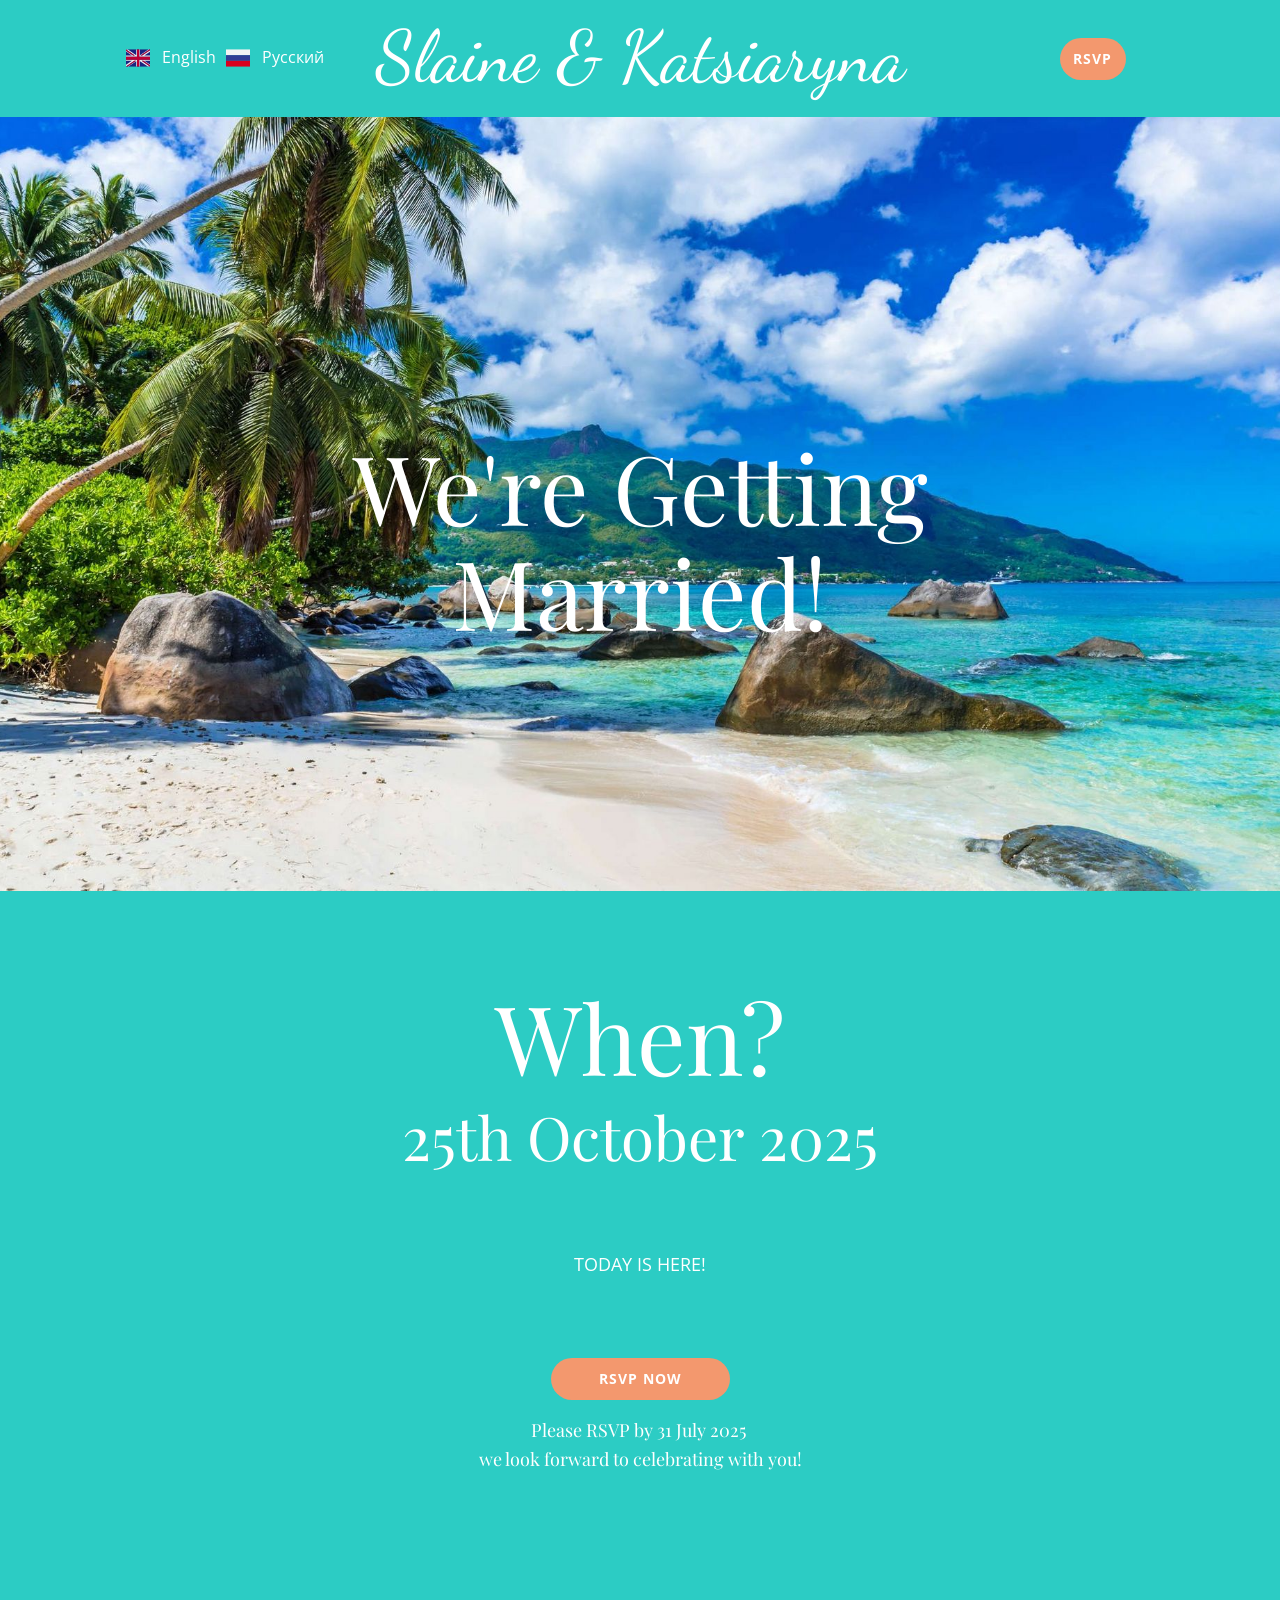
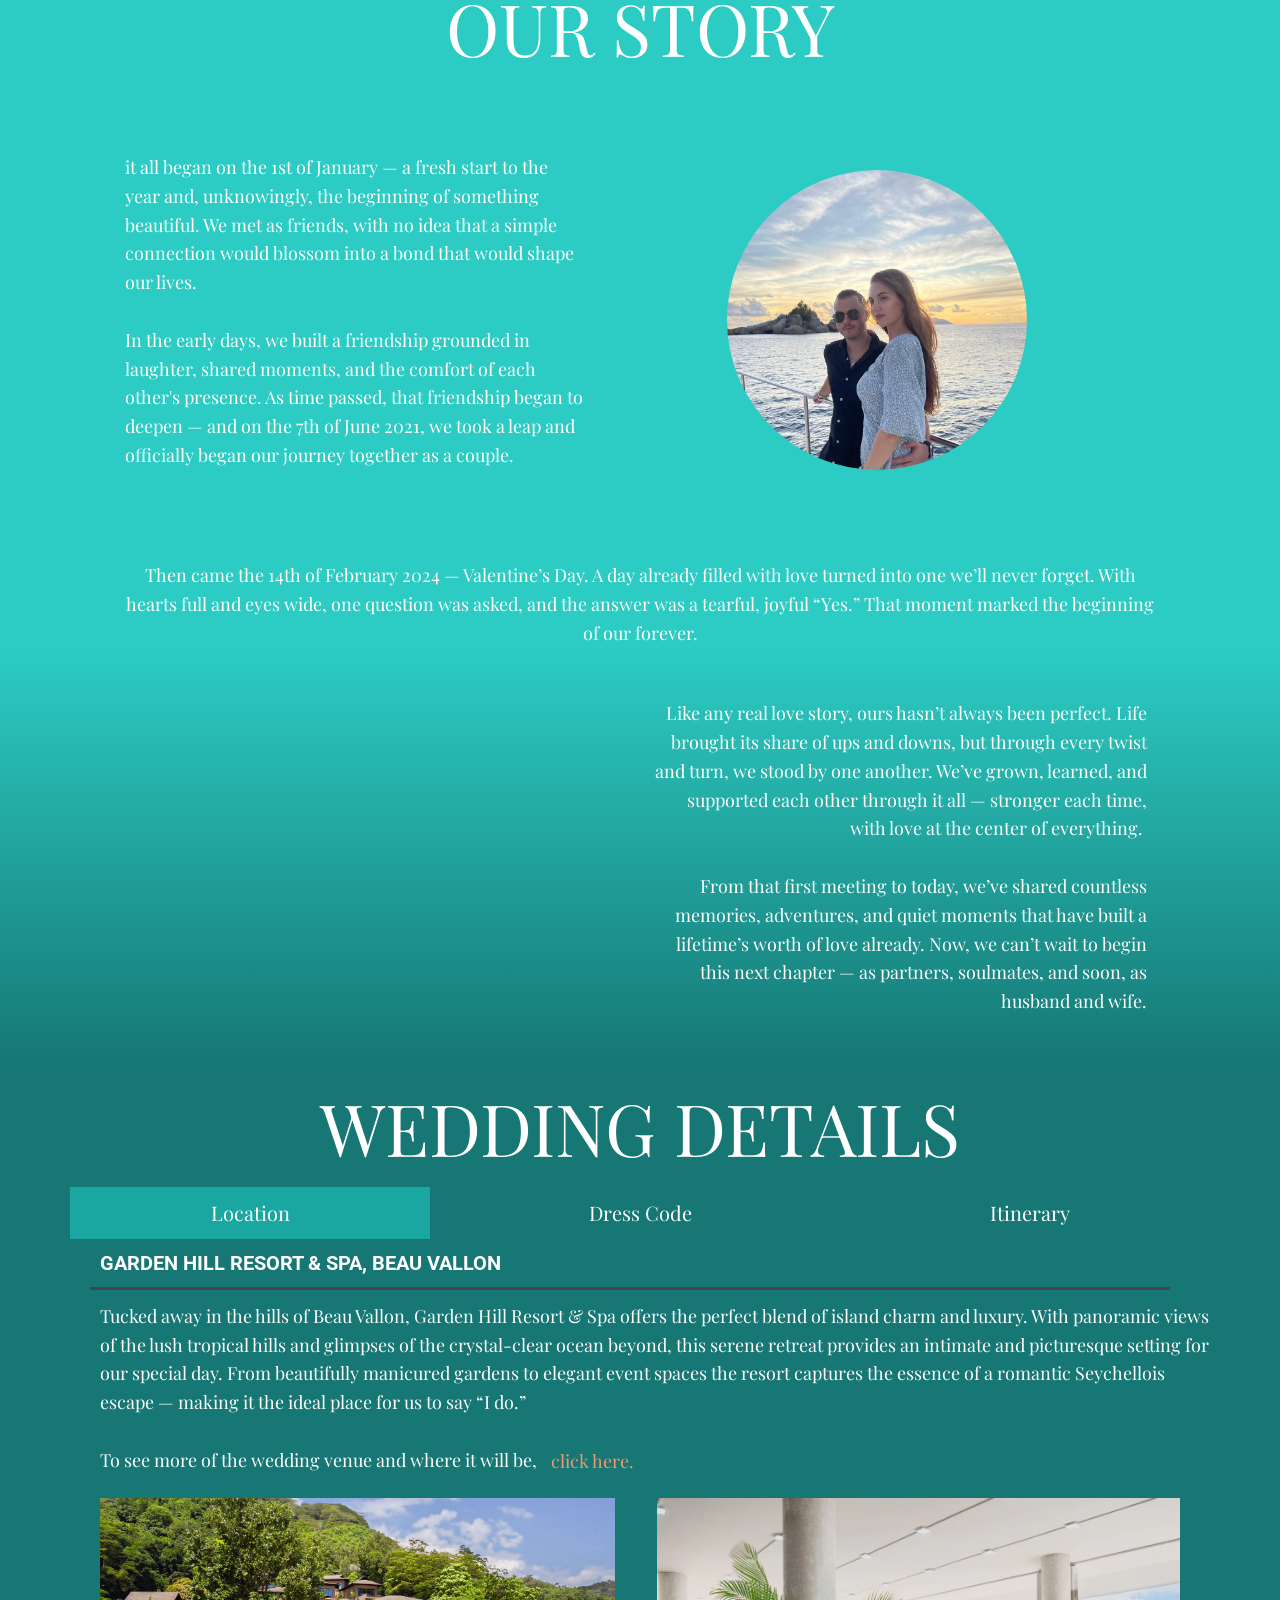
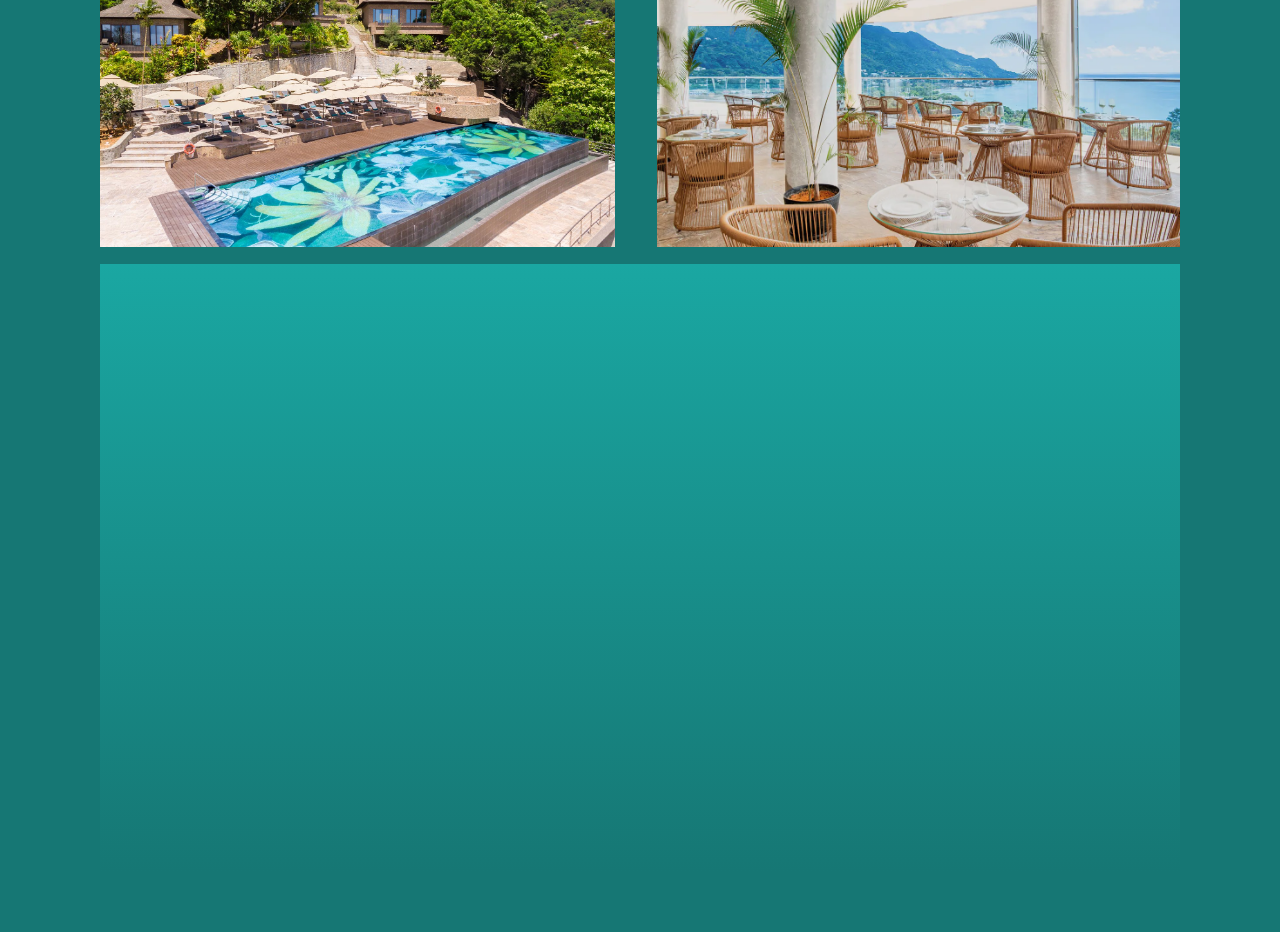
==== index.html @ f1f34ba7 ".." ====
<!DOCTYPE html>
<html style="font-size: 16px;" lang="en"><head>
    <meta name="viewport" content="width=device-width, initial-scale=1.0">
    <meta charset="utf-8">
    <meta name="keywords" content="Slaine &amp;amp; Katsiaryna​, We&amp;apos;re Getting Married!, When?, 25th October 2025, OUR STORY">
    <meta name="description" content="Slaine &amp; Katsiaryna are inviting you to our wedding! 25th October 2025!!">
    <title>home</title>
    <link rel="stylesheet" href="nicepage.css" media="screen">
<link rel="stylesheet" href="home.css" media="screen">
    <script class="u-script" type="text/javascript" src="jquery.js" defer=""></script>
    <script class="u-script" type="text/javascript" src="nicepage.js" defer=""></script>
    <meta name="generator" content="SlaineHillier">
    <link rel="icon" href="images/WhatsAppImage2025-06-17at22.52.05_2400e79b.jpg">
    <link id="u-theme-google-font" rel="stylesheet" href="https://fonts.googleapis.com/css?family=Roboto:100,100i,300,300i,400,400i,500,500i,700,700i,900,900i|Open+Sans:300,300i,400,400i,500,500i,600,600i,700,700i,800,800i">
    <link id="u-page-google-font" rel="stylesheet" href="https://fonts.googleapis.com/css?family=Playfair+Display:400,400i,500,500i,600,600i,700,700i,800,800i,900,900i|Dancing+Script:400,500,600,700">
    
    
    
    
    
    
    
    
    <script type="application/ld+json">{
		"@context": "http://schema.org",
		"@type": "Organization",
		"name": "slaineAndKat"
}</script>
    <meta name="theme-color" content="#f3986e">
    <meta property="og:title" content="home">
    <meta property="og:description" content="Slaine &amp; Katsiaryna are inviting you to our wedding! 25th October 2025!!">
    <meta property="og:type" content="website">
  <meta data-intl-tel-input-cdn-path="intlTelInput/"></head>
  <body data-home-page="home.html" data-home-page-title="home" data-path-to-root="./" data-include-products="false" class="u-body u-overlap u-xl-mode" data-lang="en"><header class="u-header u-palette-4-base u-sticky u-sticky-c829 u-header" id="sec-a82b" data-animation-name="" data-animation-duration="0" data-animation-delay="0" data-animation-direction=""><style class="u-sticky-style" data-style-id="c829">.u-sticky-fixed.u-sticky-c829, .u-body.u-sticky-fixed .u-sticky-c829 {
box-shadow: 5px 5px 20px 0 rgba(0,0,0,0.4) !important
}.u-sticky-fixed.u-sticky-c829:before, .u-body.u-sticky-fixed .u-sticky-c829:before {
borders: top right bottom left !important; border-color: #2cccc4 !important; border-width: 2px !important
}</style><div class="u-clearfix u-sheet u-sheet-1">
        <h1 class="u-align-left u-custom-font u-text u-text-body-alt-color u-text-default u-text-1" data-lang-en="<a class=&quot;u-active-none u-border-none u-btn u-button-link u-button-style u-hover-none u-none u-text-body-alt-color u-block-control u-btn-1&quot; data-href=&quot;39707619&quot; style=&quot;background-image: none; padding-top: 0px; padding-bottom: 0px; padding-left: 0px; padding-right: 0px&quot; data-block=&quot;2&quot; data-block-type=&quot;Button,TextButton&quot;>Slaine &amp;amp; Katsiaryna​</a>" data-lang-ru="Slaine &amp;amp; Katsiaryna​">
          <a class="u-active-none u-border-none u-btn u-button-link u-button-style u-hover-none u-none u-text-body-alt-color u-btn-1" data-href="home.html">Slaine &amp; Katsiaryna </a>
        </h1>
        <div class="u-language u-language-content-icon-text u-language-layout-icons u-spacing-10 u-language-1">
          <a class="u-language-top-url u-language-url u-text-body-alt-color" data-lang-text="English" href="./home.html" data-language="en"><span class="u-icon u-language-en u-language-icon u-icon-1"><svg xmlns="http://www.w3.org/2000/svg" xmlns:xlink="http://www.w3.org/1999/xlink" version="1.1" xml:space="preserve" class="u-svg-content" viewBox="0 0 112 112" x="0px" y="0px" style="width: 1em; height: 1em;"><rect y="16" fill="#19237F" width="112" height="80"></rect><path fill="#EDEDED" d="M47.8,16h3.5v33.7H0v-4.8h27.5L0,25.9v-3.8l33.2,22.8h7.7L0,16.8V16h8.8l39,26.9V16z M75,44.9h-7.7L109.4,16
	h-5.1L65.1,42.9V16h-3.4v33.7H112v-4.8H85.4L112,26.6v-7L75,44.9z M61.7,96h3.4V70.7l37,25.3h9.9v-0.8L73.2,68.7H81l31,21.2v-3.1
	L85.4,68.7H112v-4.8H61.7V96z M0,68.7h27.5L0,87.7v7.8l39.1-26.8h7.8L7.1,96H11l36.8-25.3V96h3.5V63.9H0V68.7z"></path><path fill="#BD0034" d="M112,16v3.6L75,44.9h-7.7L109.4,16H112z M73.2,68.7L112,95.2v-5.3L81,68.7H73.2z M40.9,44.9L0,16.8v5.3
	l33.2,22.8C33.2,44.9,40.9,44.9,40.9,44.9z M39.1,68.7L0,95.5V96h7.1l39.8-27.3H39.1z M61.7,16H51.3v33.7H0v14.2h51.3V96h10.4V63.9
	H112V49.7H61.7V16z"></path></svg></span>
          </a>
          <a class="u-language-top-url u-language-url u-text-body-alt-color" data-lang-text="Русский" href="./ru/home.html" data-language="ru"><span class="u-icon u-language-icon u-language-ru u-icon-2"><svg xmlns="http://www.w3.org/2000/svg" xmlns:xlink="http://www.w3.org/1999/xlink" version="1.1" xml:space="preserve" class="u-svg-content" viewBox="0 0 112 112" x="0px" y="0px" style="width: 1em; height: 1em;"><rect y="16" fill="#F4F4F4" width="112" height="26.7"></rect><rect y="42.7" fill="#323E95" width="112" height="26.7"></rect><rect y="69.3" fill="#D8001E" width="112" height="26.7"></rect></svg></span>
          </a>
        </div>
        <a href="mailto:slaine.katsiaryna@gmail.com?subject=Wedding%20RSVP" class="u-btn u-btn-round u-button-style u-hover-palette-1-light-1 u-palette-1-base u-radius u-btn-2" data-lang-en="{&quot;content&quot;:&quot;RSVP&quot;,&quot;href&quot;:&quot;mailto:slaine.katsiaryna@gmail.com?subject=Wedding%20RSVP&quot;}" data-lang-ru="{&quot;content&quot;:&quot;​Подтвердить&quot;,&quot;href&quot;:&quot;mailto:slainehillier@hotmail.co.uk?subject=Wedding%20RSVP&quot;}">RSVP</a>
      </div></header>
    <section class="u-clearfix u-image u-section-1" id="sec-0681" data-image-width="2157" data-image-height="1440">
      <div class="u-clearfix u-sheet u-valign-middle u-sheet-1">
        <div class="u-align-center u-container-style u-group u-opacity u-opacity-0 u-palette-4-base u-radius u-shape-round u-group-1">
          <div class="u-container-layout u-container-layout-1">
            <h1 class="u-custom-font u-font-playfair-display u-text u-text-default u-text-1">We're Getting Married!</h1>
          </div>
        </div>
      </div>
    </section>
    <section class="u-clearfix u-palette-4-base u-section-2" id="sec-7e87">
      <div class="u-clearfix u-sheet u-sheet-1">
        <h2 class="u-custom-font u-font-playfair-display u-text u-text-default u-text-1">When?</h2>
        <h2 class="u-custom-font u-font-playfair-display u-text u-text-default u-text-2">25th October 2025</h2>
        <div class="u-countdown u-hidden-sm u-hidden-xs u-countdown-1" data-timer-id="a8a6" data-type="to-date" data-target-date="Fri, 24 Oct 2025 22:02:51 GMT" data-for="everyone" data-direction="down" data-after-count="message" data-time-left="750m" data-target-number="100" data-start-time="Fri Apr 18 2025 13:55:35 GMT+0400 (Arabian Standard Time)" data-frequency="1s" data-redirect-url="https://">
          <div class="u-countdown-wrapper u-spacing-20">
            <div class="u-countdown-item u-countdown-years u-hidden u-spacing-10">
              <div class="u-countdown-counter u-custom-font u-font-playfair-display u-countdown-counter-1"><div class="u-countdown-number">0</div><div class="u-countdown-number u-hidden">0</div></div>
              <div class="u-countdown-label u-countdown-label-1">Years</div>
            </div>
            <div class="u-countdown-separator u-custom-font u-font-playfair-display u-hidden u-countdown-separator-1">:</div>
            <div class="u-countdown-days u-countdown-item u-spacing-10">
              <div class="u-countdown-counter u-custom-font u-font-playfair-display u-countdown-counter-2"><div class="u-countdown-number">1</div><div class="u-countdown-number">8</div><div class="u-countdown-number">9</div></div>
              <div class="u-countdown-label u-countdown-label-2">Days</div>
            </div>
            <div class="u-countdown-separator u-custom-font u-font-playfair-display u-countdown-separator-2">:</div>
            <div class="u-countdown-hours u-countdown-item u-spacing-10">
              <div class="u-countdown-counter u-custom-font u-font-playfair-display u-countdown-counter-3"><div class="u-countdown-number">1</div><div class="u-countdown-number">2</div></div>
              <div class="u-countdown-label u-countdown-label-3">Hours</div>
            </div>
            <div class="u-countdown-separator u-custom-font u-font-playfair-display u-countdown-separator-3">:</div>
            <div class="u-countdown-item u-countdown-minutes u-spacing-10">
              <div class="u-countdown-counter u-custom-font u-font-playfair-display u-countdown-counter-4"><div class="u-countdown-number">2</div><div class="u-countdown-number">9</div></div>
              <div class="u-countdown-label u-countdown-label-4">Minutes</div>
            </div>
            <div class="u-countdown-separator u-custom-font u-font-playfair-display u-countdown-separator-4">:</div>
            <div class="u-countdown-item u-countdown-seconds u-spacing-10">
              <div class="u-countdown-counter u-custom-font u-font-playfair-display u-countdown-counter-5"><div class="u-countdown-number">4</div><div class="u-countdown-number">1</div></div>
              <div class="u-countdown-label u-countdown-label-5">Seconds</div>
            </div>
            <div class="u-countdown-separator u-custom-font u-font-playfair-display u-hidden u-countdown-separator-5">:</div>
            <div class="u-countdown-item u-countdown-numbers u-hidden u-spacing-10">
              <div class="u-countdown-counter u-custom-font u-font-playfair-display u-countdown-counter-6"><div class="u-countdown-number">0</div><div class="u-countdown-number">0</div></div>
              <div class="u-countdown-label u-countdown-label-6">Items</div>
            </div>
          </div>
          <div class="u-countdown-message u-hidden u-countdown-message-1">
            <p>TODAY IS HERE!</p>
          </div>
        </div>
        <div class="u-countdown u-hidden-lg u-hidden-xl u-countdown-2" data-timer-id="e540" data-type="to-date" data-target-date="Sat, 25 Oct 2025 08:47:35 GMT" data-for="everyone" data-direction="down" data-after-count="message" data-time-left="750m" data-target-number="100" data-start-time="Sat Jun 21 2025 17:16:04 GMT+0400 (Arabian Standard Time)" data-frequency="1s" data-redirect-url="https://">
          <div class="u-countdown-wrapper u-spacing-20">
            <div class="u-countdown-item u-countdown-years u-hidden u-spacing-10">
              <div class="u-countdown-counter u-countdown-counter-7"><div class="u-countdown-number">0</div><div class="u-countdown-number u-hidden">0</div></div>
              <div class="u-countdown-label u-countdown-label-7">Years</div>
            </div>
            <div class="u-countdown-separator u-hidden u-countdown-separator-6">:</div>
            <div class="u-countdown-days u-countdown-item u-spacing-10">
              <div class="u-countdown-counter u-countdown-counter-8"><div class="u-countdown-number">1</div><div class="u-countdown-number">2</div><div class="u-countdown-number">9</div></div>
              <div class="u-countdown-label u-countdown-label-8">Days</div>
            </div>
            <div class="u-countdown-separator u-countdown-separator-7">:</div>
            <div class="u-countdown-hours u-countdown-item u-spacing-10">
              <div class="u-countdown-counter u-countdown-counter-9"><div class="u-countdown-number">1</div><div class="u-countdown-number">2</div></div>
              <div class="u-countdown-label u-countdown-label-9">Hours</div>
            </div>
            <div class="u-countdown-separator u-countdown-separator-8">:</div>
            <div class="u-countdown-item u-countdown-minutes u-spacing-10">
              <div class="u-countdown-counter u-countdown-counter-10"><div class="u-countdown-number">2</div><div class="u-countdown-number">9</div></div>
              <div class="u-countdown-label u-countdown-label-10">Minutes</div>
            </div>
            <div class="u-countdown-separator u-countdown-separator-9">:</div>
            <div class="u-countdown-item u-countdown-seconds u-spacing-10">
              <div class="u-countdown-counter u-countdown-counter-11"><div class="u-countdown-number">4</div><div class="u-countdown-number">3</div></div>
              <div class="u-countdown-label u-countdown-label-11">Seconds</div>
            </div>
            <div class="u-countdown-separator u-hidden u-countdown-separator-10">:</div>
            <div class="u-countdown-item u-countdown-numbers u-hidden u-spacing-10">
              <div class="u-countdown-counter u-countdown-counter-12"><div class="u-countdown-number">0</div><div class="u-countdown-number">0</div></div>
              <div class="u-countdown-label u-countdown-label-12">Items</div>
            </div>
          </div>
          <div class="u-countdown-message u-hidden">
            <p>TODAY IS THE DAY!</p>
          </div>
        </div>
        <a href="mailto:slaine.katsiaryna@gmail.com?subject=Wedding%20RSVP" class="u-btn u-btn-round u-button-style u-hover-palette-1-light-1 u-palette-1-base u-radius u-btn-1">RSVP NOW</a>
        <p class="u-align-center u-custom-font u-font-playfair-display u-text u-text-body-alt-color u-text-default u-text-3"> Please RSVP by 31 July 2025&nbsp;<br>we look forward to celebrating&nbsp;with&nbsp;you!
        </p>
      </div>
    </section>
    <section class="u-clearfix u-palette-4-base u-section-3" id="sec-58bf">
      <div class="u-clearfix u-sheet u-valign-bottom-lg u-valign-bottom-md u-valign-bottom-xl u-sheet-1">
        <h1 class="u-custom-font u-font-playfair-display u-text u-text-body-alt-color u-text-default u-text-1">OUR STORY<br>
        </h1>
        <div class="data-layout-selected u-clearfix u-gutter-0 u-layout-wrap u-layout-wrap-1">
          <div class="u-gutter-0 u-layout">
            <div class="u-layout-row">
              <div class="u-align-center-xs u-container-style u-layout-cell u-size-30 u-layout-cell-1">
                <div class="u-container-layout u-container-layout-1">
                  <p class="u-align-center-lg u-align-center-md u-align-center-sm u-align-center-xl u-text u-text-body-alt-color u-text-default u-text-2">
                    <br>
                  </p>
                  <p class="u-align-left-lg u-align-left-md u-align-left-sm u-align-left-xl u-custom-font u-font-playfair-display u-text u-text-default u-text-3">i​t all began on the 1st of January — a fresh start to the year and, unknowingly, the beginning of something beautiful. We met as friends, with no idea that a simple connection would blossom into a bond that would shape our lives.&nbsp;<br>
                    <br>In the early days, we built a friendship grounded in laughter, shared moments, and the comfort of each other's presence. As time passed, that friendship began to deepen — and on the 7th of June 2021, we took a leap and officially began our journey together as a couple.&nbsp;
                  </p>
                </div>
              </div>
              <div class="u-align-left u-container-style u-layout-cell u-size-30 u-layout-cell-2">
                <div class="u-container-layout u-valign-middle u-container-layout-2">
                  <div alt="" class="u-image u-image-circle u-image-1" src="" data-image-width="1280" data-image-height="960"></div>
                </div>
              </div>
            </div>
          </div>
        </div>
      </div>
    </section>
    <section class="u-clearfix u-palette-4-base u-section-4" id="sec-3a05">
      <div class="u-clearfix u-sheet u-sheet-1">
        <p class="u-align-center u-custom-font u-font-playfair-display u-text u-text-1"> Then came the 14th of February 2024 — Valentine’s Day. A day already filled with love turned into one we’ll never forget. With hearts full and eyes wide, one question was asked, and the answer was a tearful, joyful “Yes.” That moment marked the beginning of our forever.</p>
      </div>
    </section>
    <section class="u-clearfix u-gradient u-section-5" id="carousel_5092">
      <div class="u-clearfix u-sheet u-valign-middle u-sheet-1">
        <div class="data-layout-selected u-clearfix u-gutter-0 u-layout-wrap u-layout-wrap-1">
          <div class="u-gutter-0 u-layout">
            <div class="u-layout-row">
              <div class="u-align-center u-container-style u-layout-cell u-size-30 u-layout-cell-1">
                <div class="u-container-layout u-valign-middle-lg u-valign-middle-md u-valign-middle-xl u-valign-top-sm u-valign-top-xs u-container-layout-1">
                  <div class="custom-expanded u-uploaded-video u-video u-video-1">
                    <div class="embed-responsive">
                      <video class="embed-responsive-item" data-autoplay="1" loop="" muted="1" autoplay="autoplay" playsinline="">
                        <source src="files/2313-Trim.mp4" type="video/mp4">
                        <p>Your browser does not support HTML5 video.</p>
                      </video>
                    </div>
                  </div>
                </div>
              </div>
              <div class="u-align-center-sm u-align-center-xs u-align-right-lg u-align-right-md u-align-right-xl u-container-style u-layout-cell u-size-30 u-layout-cell-2">
                <div class="u-container-layout u-valign-middle u-container-layout-2">
                  <p class="u-custom-font u-font-playfair-display u-text u-text-body-alt-color u-text-default u-text-1"> Like any real love story, ours hasn’t always been perfect. Life brought its share of ups and downs, but through every twist and turn, we stood by one another. We’ve grown, learned, and supported each other through it all — stronger each time, with love at the center of everything.&nbsp;<br>
                    <br>From that first meeting to today, we’ve shared countless memories, adventures, and quiet moments that have built a lifetime’s worth of love already. Now, we can’t wait to begin this next chapter — as partners, soulmates, and soon, as husband and wife.
                  </p>
                </div>
              </div>
            </div>
          </div>
        </div>
      </div>
    </section>
    <section class="u-align-left u-clearfix u-palette-3-base u-section-6" id="sec-8ad7">
      <div class="u-clearfix u-sheet u-sheet-1">
        <h1 class="u-custom-font u-font-playfair-display u-text u-text-default u-text-1">WEDDING DETAILS</h1>
        <div class="u-expanded-width u-tab-links-align-justify u-tabs u-tabs-1">
          <ul class="u-spacing-30 u-tab-list u-unstyled" role="tablist"><li class="u-tab-item" role="presentation"><a class="active u-active-palette-2-base u-button-style u-custom-font u-font-playfair-display u-hover-palette-3-base u-tab-link u-tab-link-1" id="link-tab-081f" href="#tab-081f" role="tab">Location</a>
</li><li class="u-tab-item" role="presentation"><a class="u-active-palette-2-base u-button-style u-custom-font u-font-playfair-display u-hover-palette-3-base u-tab-link u-tab-link-2" id="link-tab-4d57" href="#tab-4d57" role="tab">Dress Code</a>
</li><li class="u-tab-item" role="presentation"><a class="u-active-palette-2-base u-button-style u-custom-font u-font-playfair-display u-hover-palette-3-base u-tab-link u-tab-link-3" id="link-tab-3a42" href="#tab-3a42" role="tab">Itinerary</a>
</li></ul>
          <div class="u-tab-content">
            <div class="u-container-style u-tab-active u-tab-pane" id="tab-081f" role="tabpanel" aria-labelledby="link-tab-081f">
              <div class="u-container-layout u-container-layout-1">
                <h4 class="u-text u-text-default u-text-2">GARDEN HILL REsORT &amp; SPA, BEAU VALLON<br>
                </h4>
                <div class="u-border-3 u-border-grey-dark-1 u-hidden-xs u-line u-line-horizontal u-line-1"></div>
                <p class="u-custom-font u-font-playfair-display u-text u-text-3"> Tucked away in the hills of Beau Vallon, Garden Hill Resort &amp; Spa offers the perfect blend of island charm and luxury. With panoramic views of the lush tropical hills and glimpses of the crystal-clear ocean beyond, this serene retreat provides an intimate and picturesque setting for our special day. From beautifully manicured gardens to elegant event spaces the resort captures the essence of a romantic Seychellois escape — making it the ideal place for us to say “I do.”<br>
                  <br>To see more of the wedding venue and where it will be,
                </p>
                <p class="u-text u-text-default u-text-4">
                  <a class="u-active-none u-border-none u-btn u-button-link u-button-style u-custom-font u-font-playfair-display u-hover-none u-none u-text-palette-1-base u-btn-1" data-href="https://gardenshill-resort.com/" data-target="_blank">click here.</a>
                </p>
                <img class="custom-expanded u-image u-image-default u-image-1" src="images/4.jpg" alt="" data-image-width="1600" data-image-height="1199">
                <img class="u-image u-image-default u-image-2" src="images/042baa73.webp" alt="" data-image-width="1200" data-image-height="801">
                <div class="u-clearfix u-custom-html u-gradient u-hidden-lg u-hidden-md u-hidden-sm u-hidden-xs u-custom-html-1">
                  <iframe src="https://www.google.com/maps/embed?pb=!1m18!1m12!1m3!1d3976.9030096085153!2d55.43083407497871!3d-4.611377995363312!2m3!1f0!2f0!3f0!3m2!1i1024!2i768!4f13.1!3m3!1m2!1s0x22e028e575dfc751%3A0x171667e64c899093!2sGarden%20Hill%20Resort%20%26%20Spa!5e0!3m2!1sen!2ssc!4v1750181930437!5m2!1sen!2ssc" width="1080" height="600" style="border:0;" allowfullscreen="" loading="lazy" referrerpolicy="no-referrer-when-downgrade"></iframe>
                </div>
                <div class="custom-expanded u-clearfix u-custom-html u-gradient u-hidden-md u-hidden-sm u-hidden-xl u-hidden-xs u-custom-html-2">
                  <iframe src="https://www.google.com/maps/embed?pb=!1m18!1m12!1m3!1d3976.9030096085153!2d55.43083407497871!3d-4.611377995363312!2m3!1f0!2f0!3f0!3m2!1i1024!2i768!4f13.1!3m3!1m2!1s0x22e028e575dfc751%3A0x171667e64c899093!2sGarden%20Hill%20Resort%20%26%20Spa!5e0!3m2!1sen!2ssc!4v1750181930437!5m2!1sen!2ssc" width="940" height="600" style="border:0;" allowfullscreen="" loading="lazy" referrerpolicy="no-referrer-when-downgrade"></iframe>
                </div>
                <div class="u-clearfix u-custom-html u-expanded-width-md u-expanded-width-sm u-expanded-width-xs u-gradient u-hidden-lg u-hidden-sm u-hidden-xl u-hidden-xs u-custom-html-3">
                  <iframe src="https://www.google.com/maps/embed?pb=!1m18!1m12!1m3!1d3976.9030096085153!2d55.43083407497871!3d-4.611377995363312!2m3!1f0!2f0!3f0!3m2!1i1024!2i768!4f13.1!3m3!1m2!1s0x22e028e575dfc751%3A0x171667e64c899093!2sGarden%20Hill%20Resort%20%26%20Spa!5e0!3m2!1sen!2ssc!4v1750181930437!5m2!1sen!2ssc" width="720" height="600" style="border:0;" allowfullscreen="" loading="lazy" referrerpolicy="no-referrer-when-downgrade"></iframe>
                </div>
                <div class="u-clearfix u-custom-html u-expanded-width-sm u-expanded-width-xs u-gradient u-hidden-lg u-hidden-md u-hidden-xl u-hidden-xs u-custom-html-4">
                  <iframe src="https://www.google.com/maps/embed?pb=!1m18!1m12!1m3!1d3976.9030096085153!2d55.43083407497871!3d-4.611377995363312!2m3!1f0!2f0!3f0!3m2!1i1024!2i768!4f13.1!3m3!1m2!1s0x22e028e575dfc751%3A0x171667e64c899093!2sGarden%20Hill%20Resort%20%26%20Spa!5e0!3m2!1sen!2ssc!4v1750181930437!5m2!1sen!2ssc" width="540" height="600" style="border:0;" allowfullscreen="" loading="lazy" referrerpolicy="no-referrer-when-downgrade"></iframe>
                </div>
                <div class="u-clearfix u-custom-html u-expanded-width-xs u-gradient u-hidden-lg u-hidden-md u-hidden-sm u-hidden-xl u-custom-html-5">
                  <iframe src="https://www.google.com/maps/embed?pb=!1m18!1m12!1m3!1d3976.9030096085153!2d55.43083407497871!3d-4.611377995363312!2m3!1f0!2f0!3f0!3m2!1i1024!2i768!4f13.1!3m3!1m2!1s0x22e028e575dfc751%3A0x171667e64c899093!2sGarden%20Hill%20Resort%20%26%20Spa!5e0!3m2!1sen!2ssc!4v1750181930437!5m2!1sen!2ssc" width="340" height="340" style="border:0;" allowfullscreen="" loading="lazy" referrerpolicy="no-referrer-when-downgrade"></iframe>
                </div>
              </div>
            </div>
            <div class="u-container-style u-tab-pane" id="tab-4d57" role="tabpanel" aria-labelledby="link-tab-4d57">
              <div class="u-container-layout u-container-layout-2">
                <h4 class="u-text u-text-default u-text-5"> Color Palette: Jade • Ocean • Peacock • Red Sand</h4>
                <p class="u-custom-font u-font-playfair-display u-text u-text-default u-text-6">We are absolutely delighted to be celebrating with you at the beautiful Garden Hill Resort &amp; Spa on Mahé, Seychelles!<br>
                  <br>As the ceremony and reception will be held outdoors, surrounded by lush tropical gardens, we warmly invite you to dress in elegant, garden-inspired attire — light, festive, and comfortable.<br>
                  <br>To keep the day feeling special and in keeping with the setting, we kindly ask that guests avoid:<br>✧ Shorts<br>✧ Flip-flops or sandals<br>✧ Beachwear<br>
                  <br>What to wear?<br>Given the island warmth, we suggest light and breathable fabrics such as linen, cotton, chiffon, or silk blends — perfect for celebrating in style and comfort.<br>
                  <br>For ladies:<br>Flowy dresses, cocktail dresses, or elegant jumpsuits — breezy, chic, and easy to wear! Comfortable, dressy shoes are ideal (heels or flats). A sunhat or sunglasses might also come in handy for the day.<br>
                  <br>For gentlemen:<br>Lightweight trousers or chinos with a smart shirt (short-sleeve or long-sleeve). Loafers or dress shoes (no beachwear). There’s no need for a suit and tie — island elegance is just right!<br>
                  <br>Colour Palette — Required:<br>To create a beautiful, harmonious look and lovely keepsake photos, we kindly ask all our guests to dress within our chosen colour palette of Jade, Ocean, Peacock, and Red Sand.<br>Your effort will make the day even more special for everyone — and we can’t wait to see how wonderful you’ll all look!<br>
                  <br>We’re very much looking forward to celebrating together — surrounded by nature, in good spirits, dressed&nbsp;to&nbsp;impress!
                </p>
                <img class="u-expanded-width u-hidden-xs u-image u-image-round u-radius u-image-3" src="images/f275d8a1-79e5-424d-afbc-11f1dd460dcc.png" alt="" data-image-width="1536" data-image-height="1024">
                <div class="custom-expanded u-absolute-hcenter-xs u-border-3 u-border-grey-dark-1 u-hidden-xs u-line u-line-horizontal u-line-2"></div>
                <img class="u-hidden-lg u-hidden-md u-hidden-sm u-hidden-xl u-image u-image-default u-image-4" src="images/ColourScheme.jpg" alt="" data-image-width="1080" data-image-height="1164">
              </div>
            </div>
            <div class="u-container-style u-tab-pane" id="tab-3a42" role="tabpanel" aria-labelledby="link-tab-3a42">
              <div class="u-container-layout u-container-layout-3">
                <p class="u-custom-font u-font-playfair-display u-text u-text-default u-text-7"> We’re still putting the finishing touches on our wedding day plans — island style! 🌴<br> Please check back here soon for the full itinerary, including ceremony and celebration times, plus any extra tropical touches we have in store.<br> We can't wait to share this unforgettable day with you in paradise!
                </p>
              </div>
            </div>
          </div>
        </div>
      </div>
    </section>
    <style class="u-overlap-style">.u-overlap:not(.u-sticky-scroll) .u-header {
transparency: 40 !important
}</style>
    
    
    
    
  
</body></html>
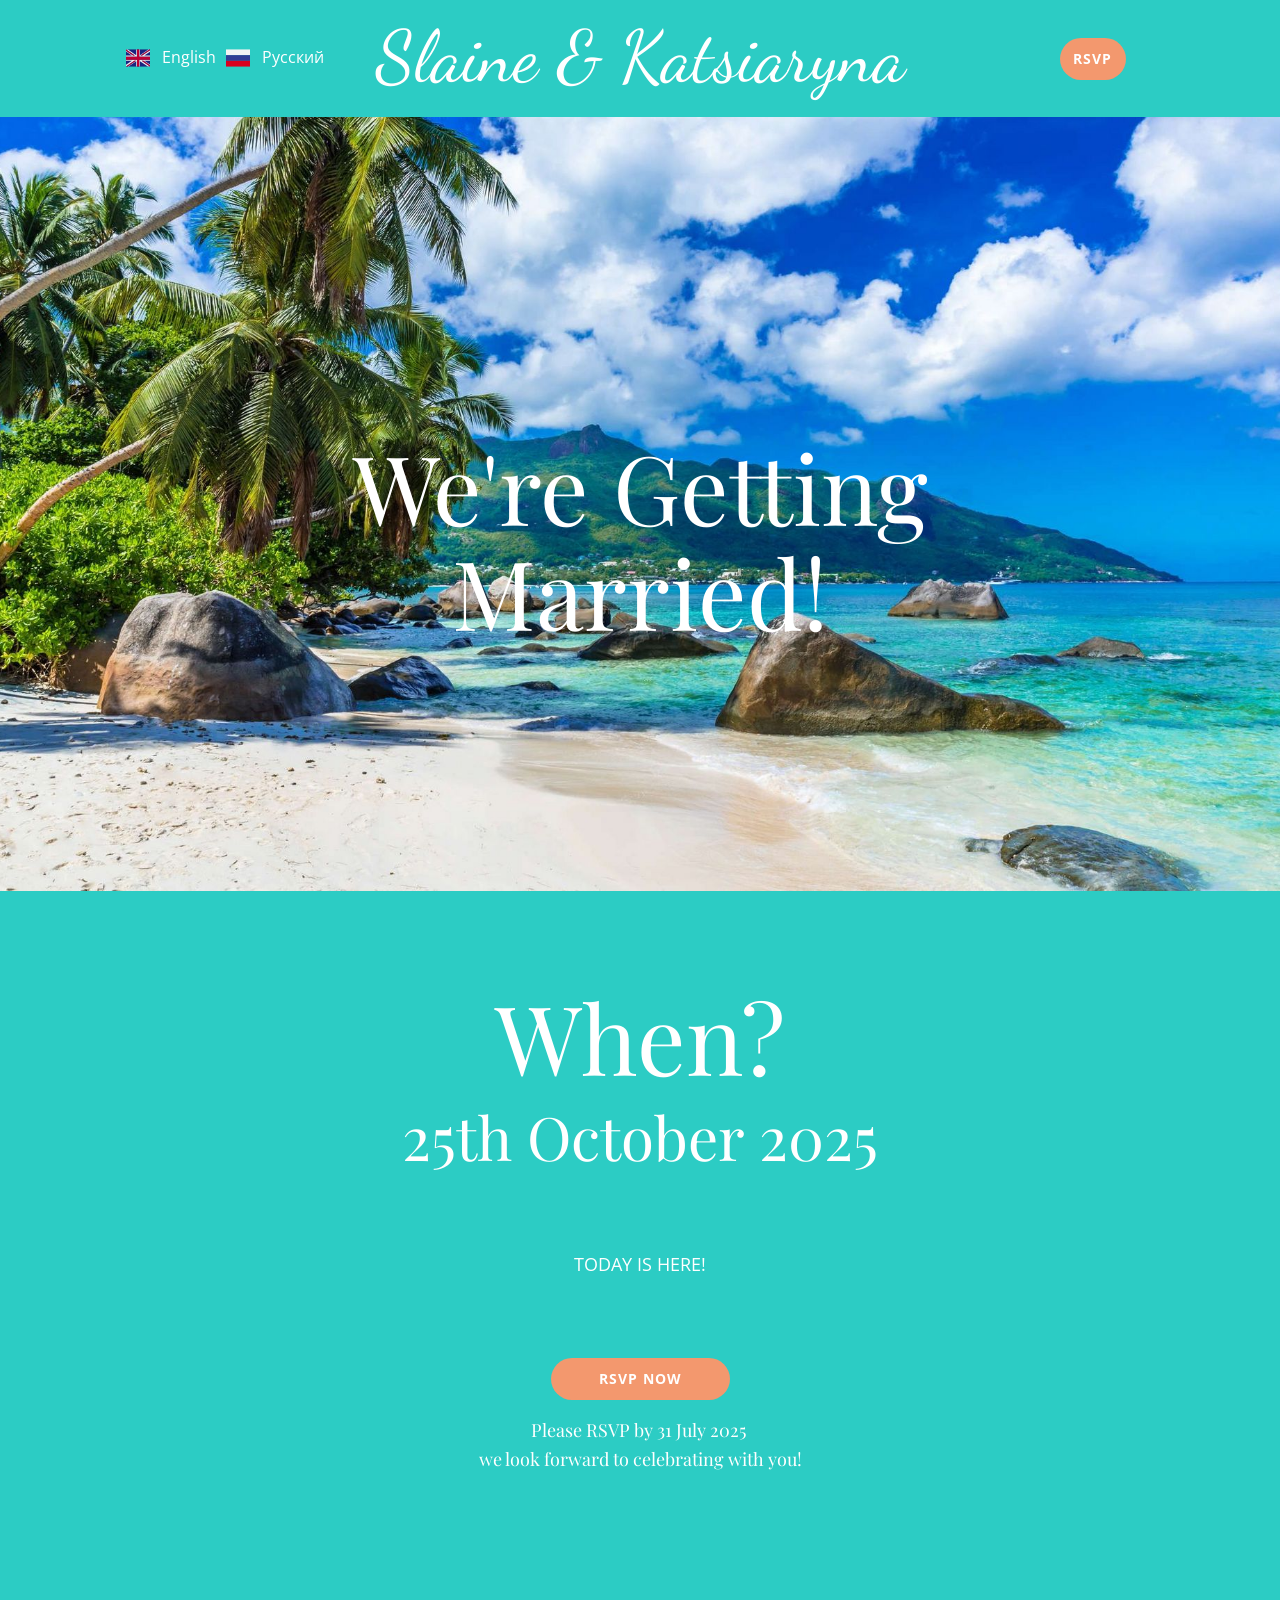
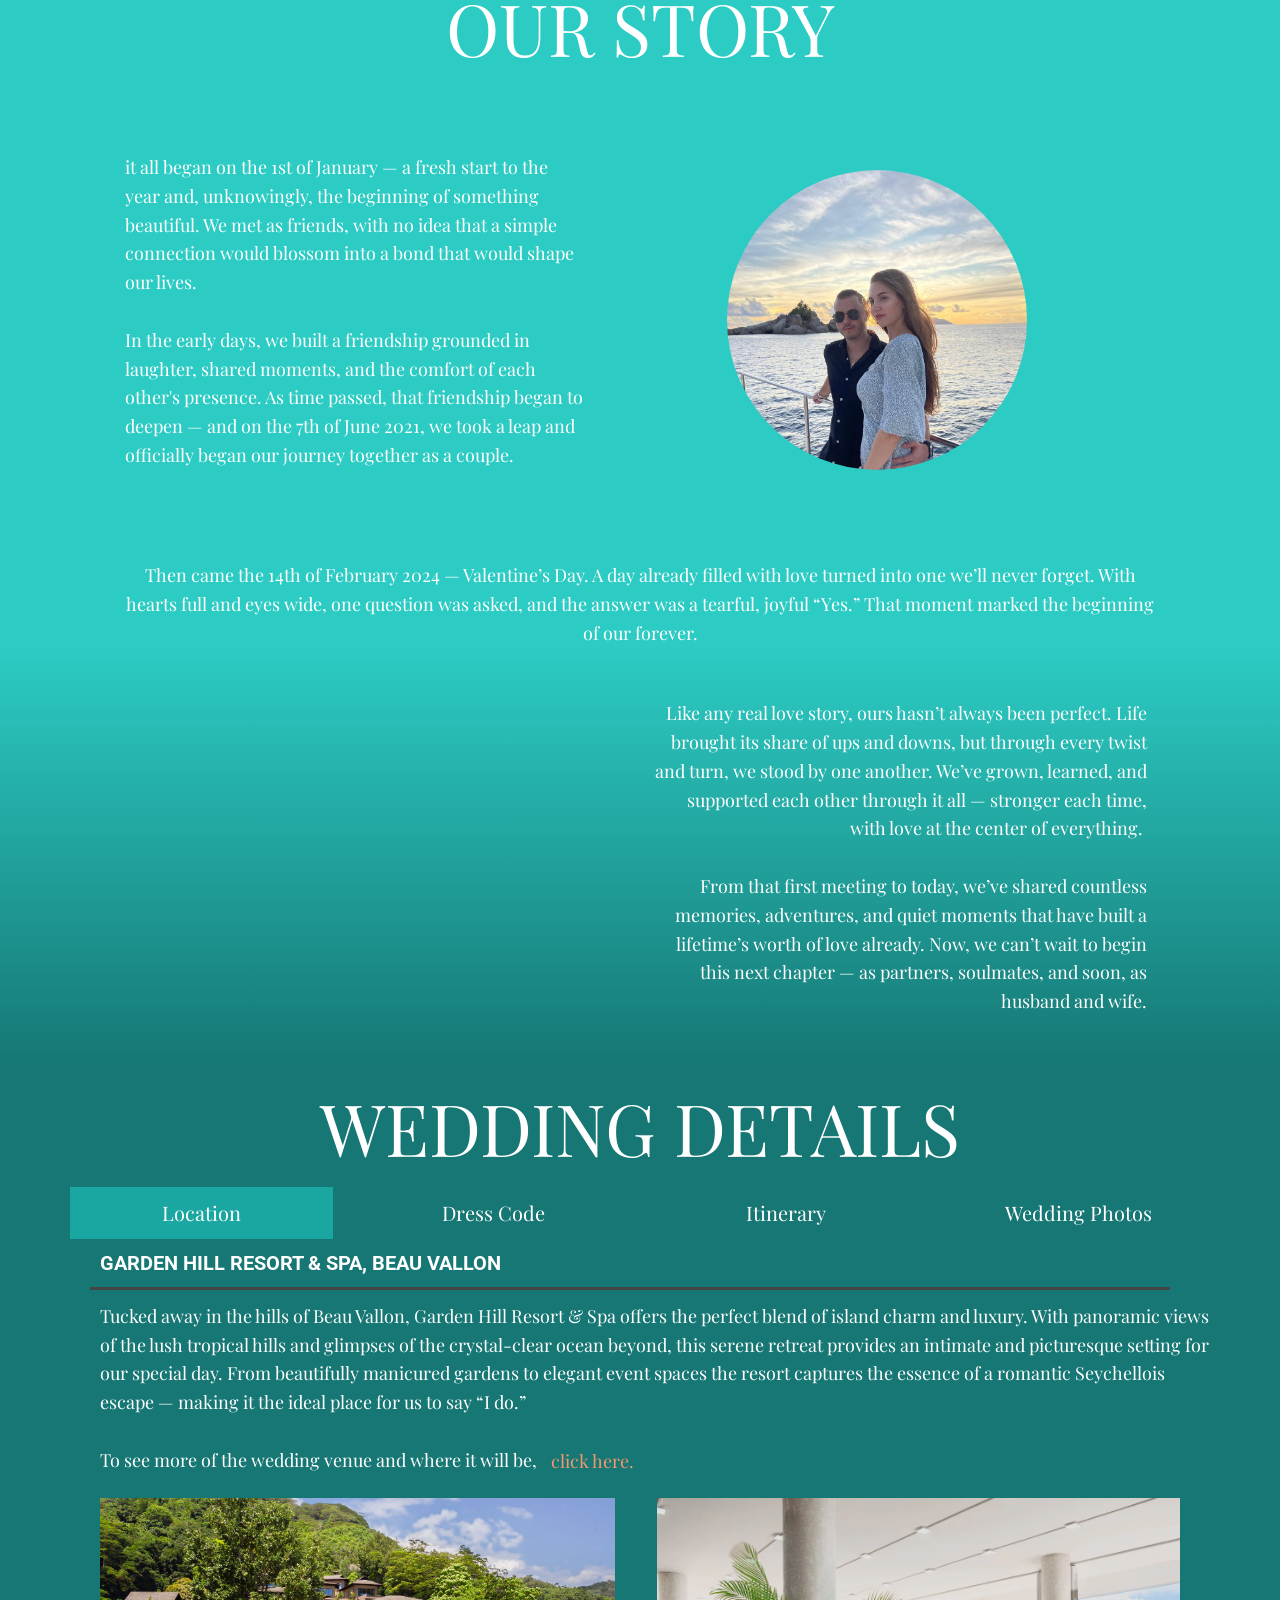
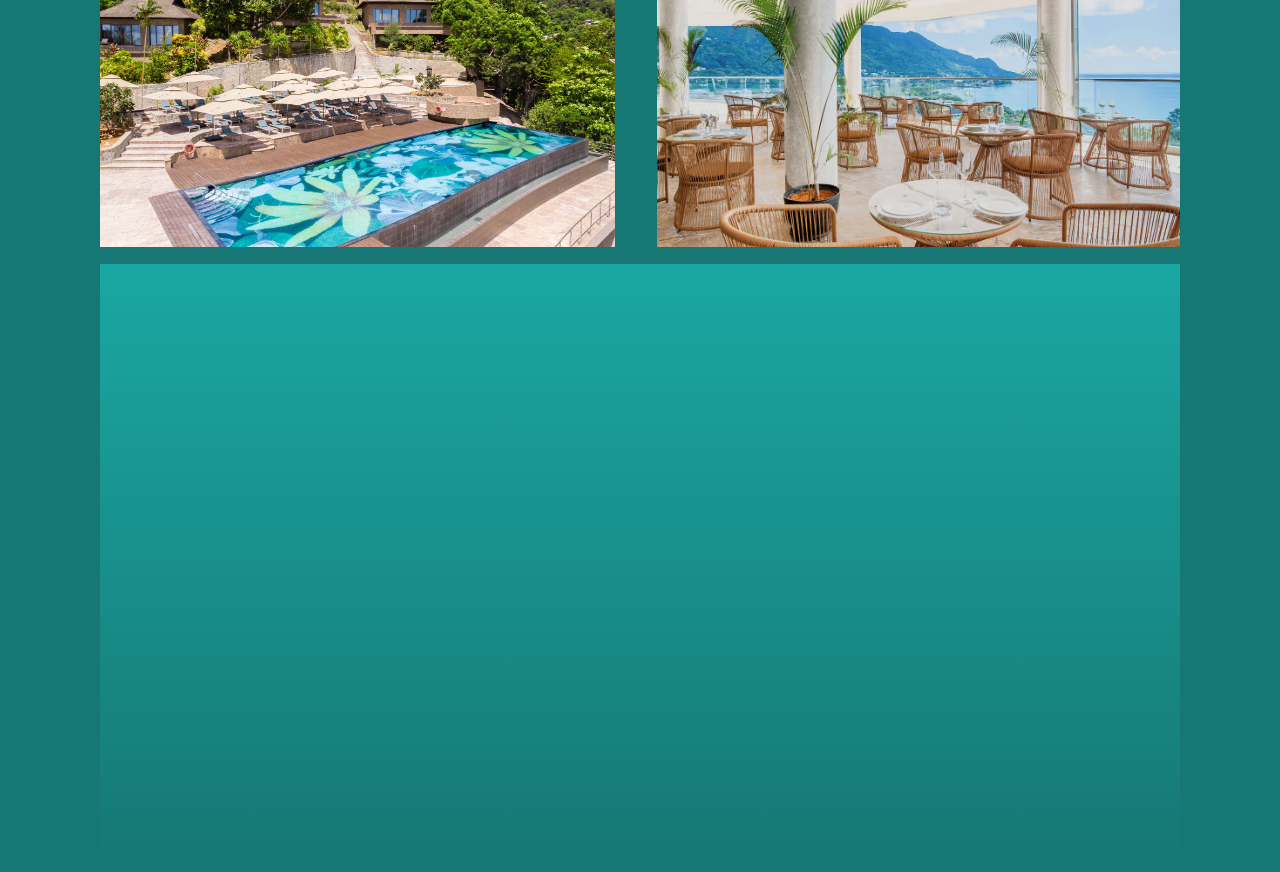
==== commit 26e73b27: "posting updated version" ====
--- a/index.html
+++ b/index.html
@@ -36,7 +36,7 @@
 }.u-sticky-fixed.u-sticky-c829:before, .u-body.u-sticky-fixed .u-sticky-c829:before {
 borders: top right bottom left !important; border-color: #2cccc4 !important; border-width: 2px !important
 }</style><div class="u-clearfix u-sheet u-sheet-1">
-        <h1 class="u-align-left u-custom-font u-text u-text-body-alt-color u-text-default u-text-1" data-lang-en="<a class=&quot;u-active-none u-border-none u-btn u-button-link u-button-style u-hover-none u-none u-text-body-alt-color u-block-control u-btn-1&quot; data-href=&quot;39707619&quot; style=&quot;background-image: none; padding-top: 0px; padding-bottom: 0px; padding-left: 0px; padding-right: 0px&quot; data-block=&quot;2&quot; data-block-type=&quot;Button,TextButton&quot;>Slaine &amp;amp; Katsiaryna​</a>" data-lang-ru="Slaine &amp;amp; Katsiaryna​">
+        <h1 class="u-align-left u-custom-font u-text u-text-body-alt-color u-text-default u-text-1" data-lang-en="<a class=&quot;u-active-none u-border-none u-btn u-button-link u-button-style u-hover-none u-none u-text-body-alt-color u-block-control u-btn-1&quot; data-href=&quot;39707619&quot; style=&quot;background-image: none&quot; data-block=&quot;2&quot; data-block-type=&quot;Button,TextButton&quot;>Slaine &amp;amp; Katsiaryna​</a>" data-lang-ru="Slaine &amp;amp; Katsiaryna​">
           <a class="u-active-none u-border-none u-btn u-button-link u-button-style u-hover-none u-none u-text-body-alt-color u-btn-1" data-href="home.html">Slaine &amp; Katsiaryna </a>
         </h1>
         <div class="u-language u-language-content-icon-text u-language-layout-icons u-spacing-10 u-language-1">
@@ -49,7 +49,7 @@
           <a class="u-language-top-url u-language-url u-text-body-alt-color" data-lang-text="Русский" href="./ru/home.html" data-language="ru"><span class="u-icon u-language-icon u-language-ru u-icon-2"><svg xmlns="http://www.w3.org/2000/svg" xmlns:xlink="http://www.w3.org/1999/xlink" version="1.1" xml:space="preserve" class="u-svg-content" viewBox="0 0 112 112" x="0px" y="0px" style="width: 1em; height: 1em;"><rect y="16" fill="#F4F4F4" width="112" height="26.7"></rect><rect y="42.7" fill="#323E95" width="112" height="26.7"></rect><rect y="69.3" fill="#D8001E" width="112" height="26.7"></rect></svg></span>
           </a>
         </div>
-        <a href="mailto:slaine.katsiaryna@gmail.com?subject=Wedding%20RSVP" class="u-btn u-btn-round u-button-style u-hover-palette-1-light-1 u-palette-1-base u-radius u-btn-2" data-lang-en="{&quot;content&quot;:&quot;RSVP&quot;,&quot;href&quot;:&quot;mailto:slaine.katsiaryna@gmail.com?subject=Wedding%20RSVP&quot;}" data-lang-ru="{&quot;content&quot;:&quot;​Подтвердить&quot;,&quot;href&quot;:&quot;mailto:slainehillier@hotmail.co.uk?subject=Wedding%20RSVP&quot;}">RSVP</a>
+        <a href="mailto:slaine.katsiaryna@gmail.com?subject=Wedding%20RSVP" class="u-btn u-btn-round u-button-style u-hover-palette-1-light-1 u-palette-1-base u-radius u-btn-2" data-lang-en="{&quot;content&quot;:&quot;RSVP&quot;,&quot;href&quot;:&quot;mailto:slaine.katsiaryna@gmail.com?subject=Wedding%20RSVP&quot;}" data-lang-ru="{&quot;content&quot;:&quot;​Подтвердить&quot;,&quot;href&quot;:&quot;mailto:slaine.katsiaryna@gmail.com?subject=Wedding%20RSVP&quot;}">RSVP</a>
       </div></header>
     <section class="u-clearfix u-image u-section-1" id="sec-0681" data-image-width="2157" data-image-height="1440">
       <div class="u-clearfix u-sheet u-valign-middle u-sheet-1">
@@ -72,22 +72,22 @@
             </div>
             <div class="u-countdown-separator u-custom-font u-font-playfair-display u-hidden u-countdown-separator-1">:</div>
             <div class="u-countdown-days u-countdown-item u-spacing-10">
-              <div class="u-countdown-counter u-custom-font u-font-playfair-display u-countdown-counter-2"><div class="u-countdown-number">1</div><div class="u-countdown-number">8</div><div class="u-countdown-number">9</div></div>
+              <div class="u-countdown-counter u-custom-font u-font-playfair-display u-countdown-counter-2"><div class="u-countdown-number">7</div><div class="u-countdown-number">2</div><div class="u-countdown-number u-hidden">9</div></div>
               <div class="u-countdown-label u-countdown-label-2">Days</div>
             </div>
             <div class="u-countdown-separator u-custom-font u-font-playfair-display u-countdown-separator-2">:</div>
             <div class="u-countdown-hours u-countdown-item u-spacing-10">
-              <div class="u-countdown-counter u-custom-font u-font-playfair-display u-countdown-counter-3"><div class="u-countdown-number">1</div><div class="u-countdown-number">2</div></div>
+              <div class="u-countdown-counter u-custom-font u-font-playfair-display u-countdown-counter-3"><div class="u-countdown-number">0</div><div class="u-countdown-number">3</div></div>
               <div class="u-countdown-label u-countdown-label-3">Hours</div>
             </div>
             <div class="u-countdown-separator u-custom-font u-font-playfair-display u-countdown-separator-3">:</div>
             <div class="u-countdown-item u-countdown-minutes u-spacing-10">
-              <div class="u-countdown-counter u-custom-font u-font-playfair-display u-countdown-counter-4"><div class="u-countdown-number">2</div><div class="u-countdown-number">9</div></div>
+              <div class="u-countdown-counter u-custom-font u-font-playfair-display u-countdown-counter-4"><div class="u-countdown-number">5</div><div class="u-countdown-number">6</div></div>
               <div class="u-countdown-label u-countdown-label-4">Minutes</div>
             </div>
             <div class="u-countdown-separator u-custom-font u-font-playfair-display u-countdown-separator-4">:</div>
             <div class="u-countdown-item u-countdown-seconds u-spacing-10">
-              <div class="u-countdown-counter u-custom-font u-font-playfair-display u-countdown-counter-5"><div class="u-countdown-number">4</div><div class="u-countdown-number">1</div></div>
+              <div class="u-countdown-counter u-custom-font u-font-playfair-display u-countdown-counter-5"><div class="u-countdown-number">0</div><div class="u-countdown-number">7</div></div>
               <div class="u-countdown-label u-countdown-label-5">Seconds</div>
             </div>
             <div class="u-countdown-separator u-custom-font u-font-playfair-display u-hidden u-countdown-separator-5">:</div>
@@ -209,6 +209,7 @@
           <ul class="u-spacing-30 u-tab-list u-unstyled" role="tablist"><li class="u-tab-item" role="presentation"><a class="active u-active-palette-2-base u-button-style u-custom-font u-font-playfair-display u-hover-palette-3-base u-tab-link u-tab-link-1" id="link-tab-081f" href="#tab-081f" role="tab">Location</a>
 </li><li class="u-tab-item" role="presentation"><a class="u-active-palette-2-base u-button-style u-custom-font u-font-playfair-display u-hover-palette-3-base u-tab-link u-tab-link-2" id="link-tab-4d57" href="#tab-4d57" role="tab">Dress Code</a>
 </li><li class="u-tab-item" role="presentation"><a class="u-active-palette-2-base u-button-style u-custom-font u-font-playfair-display u-hover-palette-3-base u-tab-link u-tab-link-3" id="link-tab-3a42" href="#tab-3a42" role="tab">Itinerary</a>
+</li><li class="u-tab-item" role="presentation"><a class="u-active-palette-2-base u-button-style u-custom-font u-font-playfair-display u-hover-palette-3-base u-tab-link u-tab-link-4" id="link-tab-af58" href="#tab-af58" role="tab">Wedding Photos</a>
 </li></ul>
           <div class="u-tab-content">
             <div class="u-container-style u-tab-active u-tab-pane" id="tab-081f" role="tabpanel" aria-labelledby="link-tab-081f">
@@ -260,8 +261,61 @@
             </div>
             <div class="u-container-style u-tab-pane" id="tab-3a42" role="tabpanel" aria-labelledby="link-tab-3a42">
               <div class="u-container-layout u-container-layout-3">
-                <p class="u-custom-font u-font-playfair-display u-text u-text-default u-text-7"> We’re still putting the finishing touches on our wedding day plans — island style! 🌴<br> Please check back here soon for the full itinerary, including ceremony and celebration times, plus any extra tropical touches we have in store.<br> We can't wait to share this unforgettable day with you in paradise!
+                <p class="u-custom-font u-font-playfair-display u-text u-text-default u-text-7"> 🌺 Katsiaryna &amp; Slaine’s Wedding Celebration 🌴<br>
+                  <br>&nbsp;An unforgettable evening by the ocean&nbsp;<br>💌 3:00 PM – 4:00 PM | Guest Arrival &amp; Welcome<br> Arrive and be greeted with warm smiles, refreshing welcome drinks, and tropical music. The host will mingle with guests and guide everyone toward the ceremony area.&nbsp;<br>
+                  <br>💍 4:00 PM | The Ceremony<br> The groom awaits as the bride makes her graceful entrance, escorted by her father.<br> Exchange of vows, rings, and the beginning of a new chapter together.&nbsp;<br>
+                  <br>🍹 5:00 PM – 6:00 PM | Sunset Cocktail Hour<br> The newlyweds slip away to the beach for a romantic photoshoot.<br> Guests enjoy cocktails, light bites, and lively entertainment from our host, while our videographer captures candid moments.&nbsp;<br>
+                  <br>🍽 6:00 PM – 7:00 PM | Wedding Dinner<br> Savor a delicious meal prepared with love, paired with refreshing drinks.&nbsp;<br>
+                  <br>🍰 7:15 PM | Cake Cutting<br> A sweet moment as the couple cuts the cake, followed by serving to guests.<br>
+                  <br>💃 7:30 PM | First Dance<br> The couple shares their first dance under the evening sky.&nbsp;<br>
+                  <br>🎶 8:00 PM – 11:00 PM | Dancing &amp; Celebration<br> Enjoy music, laughter, and interactive entertainment as we celebrate this joyous occasion.&nbsp;<br>
+                  <br>🌙 11:00 PM – Midnight | Closing &amp; Farewell<br> The evening winds down with final dances and heartfelt farewells as the ocean whispers its blessing.
                 </p>
+              </div>
+            </div>
+            <div class="u-container-style u-tab-pane" id="tab-af58" role="tabpanel" aria-labelledby="link-tab-af58">
+              <div class="u-container-layout u-container-layout-4">
+                <a href="https://drive.google.com/drive/folders/1Ffc_P3t-SzA6zKv-gFbVempztnt6Wnfr?usp=drive_link" class="u-btn u-btn-round u-button-style u-hover-palette-1-light-1 u-palette-1-base u-radius u-btn-2" target="_blank">All Wedding Photos</a>
+                <div class="u-expanded-width u-gallery u-layout-grid u-lightbox u-no-transition u-show-text-none u-gallery-1">
+                  <div class="u-gallery-inner u-gallery-inner-1">
+                    <div class="u-effect-hover-zoom u-gallery-item">
+                      <div class="u-back-slide" data-image-width="1080" data-image-height="1620">
+                        <img class="u-back-image u-expanded" src="images/A7408362.png">
+                      </div>
+                      <div class="u-over-slide u-shading u-over-slide-1"></div>
+                    </div>
+                    <div class="u-effect-hover-zoom u-gallery-item">
+                      <div class="u-back-slide" data-image-width="1080" data-image-height="1620">
+                        <img class="u-back-image u-expanded" src="images/A7408471.png">
+                      </div>
+                      <div class="u-over-slide u-shading u-over-slide-2"></div>
+                    </div>
+                    <div class="u-effect-hover-zoom u-gallery-item">
+                      <div class="u-back-slide" data-image-width="6568" data-image-height="4379">
+                        <img class="u-back-image u-expanded" src="images/A7403334.jpeg">
+                      </div>
+                      <div class="u-over-slide u-shading u-over-slide-3"></div>
+                    </div>
+                    <div class="u-effect-hover-zoom u-gallery-item">
+                      <div class="u-back-slide" data-image-width="7008" data-image-height="4672">
+                        <img class="u-back-image u-expanded" src="images/A7403481.jpeg">
+                      </div>
+                      <div class="u-over-slide u-shading u-over-slide-4"></div>
+                    </div>
+                    <div class="u-effect-hover-zoom u-gallery-item">
+                      <div class="u-back-slide" data-image-width="4515" data-image-height="6772">
+                        <img class="u-back-image u-expanded" src="images/A7408223.jpeg">
+                      </div>
+                      <div class="u-over-slide u-shading u-over-slide-5"></div>
+                    </div>
+                    <div class="u-effect-hover-zoom u-gallery-item">
+                      <div class="u-back-slide" data-image-width="3973" data-image-height="5959">
+                        <img class="u-back-image u-expanded" src="images/A7403535.jpeg">
+                      </div>
+                      <div class="u-over-slide u-shading u-over-slide-6"></div>
+                    </div>
+                  </div>
+                </div>
               </div>
             </div>
           </div>
--- a/nicepage.css
+++ b/nicepage.css
@@ -43604,10 +43604,6 @@
     font-size: 3rem;
   }
 
-  .u-header .u-btn-1 {
-    padding: 0;
-  }
-
   .u-header .u-language-1 {
     margin-top: 12px;
   }
--- a/home.css
+++ b/home.css
@@ -700,7 +700,7 @@
 }
 
 .u-section-6 .u-sheet-1 {
-  min-height: 416px;
+  min-height: 849px;
 }
 
 .u-section-6 .u-text-1 {
@@ -708,10 +708,10 @@
 }
 
 .u-section-6 .u-tabs-1 {
-  min-height: 237px;
+  min-height: 730px;
   height: auto;
   margin-top: 20px;
-  margin-bottom: 60px;
+  margin-bottom: 0;
 }
 
 .u-section-6 .u-tab-link-1 {
@@ -725,6 +725,11 @@
 }
 
 .u-section-6 .u-tab-link-3 {
+  background-image: none;
+  font-size: 1.25rem;
+}
+
+.u-section-6 .u-tab-link-4 {
   background-image: none;
   font-size: 1.25rem;
 }
@@ -849,11 +854,60 @@
   margin-top: 0;
 }
 
+.u-section-6 .u-container-layout-4 {
+  padding: 0 30px 30px;
+}
+
+.u-section-6 .u-btn-2 {
+  --radius: 6px;
+  font-weight: 700;
+  font-size: 0.9375rem;
+  margin: 35px auto 0;
+  padding: 8px 33px;
+}
+
+.u-section-6 .u-gallery-1 {
+  height: 539px;
+  margin-bottom: 0;
+  margin-top: 20px;
+}
+
+.u-section-6 .u-gallery-inner-1 {
+  grid-gap: 10px 10px;
+  grid-template-columns: auto auto auto;
+}
+
+.u-section-6 .u-over-slide-1 {
+  background-image: linear-gradient(0deg, rgba(0,0,0,0.2), rgba(0,0,0,0.2));
+  padding: 20px;
+}
+
+.u-section-6 .u-over-slide-2 {
+  background-image: linear-gradient(0deg, rgba(0,0,0,0.2), rgba(0,0,0,0.2));
+  padding: 20px;
+}
+
+.u-section-6 .u-over-slide-3 {
+  background-image: linear-gradient(0deg, rgba(0,0,0,0.2), rgba(0,0,0,0.2));
+  padding: 20px;
+}
+
+.u-section-6 .u-over-slide-4 {
+  background-image: linear-gradient(0deg, rgba(0,0,0,0.2), rgba(0,0,0,0.2));
+  padding: 20px;
+}
+
+.u-section-6 .u-over-slide-5 {
+  background-image: linear-gradient(0deg, rgba(0,0,0,0.2), rgba(0,0,0,0.2));
+  padding: 20px;
+}
+
+.u-section-6 .u-over-slide-6 {
+  background-image: linear-gradient(0deg, rgba(0,0,0,0.2), rgba(0,0,0,0.2));
+  padding: 20px;
+}
+
 @media (max-width: 1199px) {
-  .u-section-6 .u-sheet-1 {
-    min-height: 604px;
-  }
-
   .u-section-6 .u-tabs-1 {
     min-height: 243px;
   }
@@ -907,13 +961,18 @@
   .u-section-6 .u-line-2 {
     width: 880px;
   }
+
+  .u-section-6 .u-gallery-1 {
+    height: 439px;
+    margin-top: 41px;
+  }
+
+  .u-section-6 .u-gallery-inner-1 {
+    grid-template-columns: repeat(3, auto);
+  }
 }
 
 @media (max-width: 991px) {
-  .u-section-6 .u-sheet-1 {
-    min-height: 464px;
-  }
-
   .u-section-6 .u-line-1 {
     width: 720px;
   }
@@ -932,6 +991,14 @@
 
   .u-section-6 .u-line-2 {
     width: 660px;
+  }
+
+  .u-section-6 .u-gallery-1 {
+    height: 741px;
+  }
+
+  .u-section-6 .u-gallery-inner-1 {
+    grid-template-columns: repeat(2, auto);
   }
 }
 
@@ -948,6 +1015,10 @@
     font-size: 1rem;
   }
 
+  .u-section-6 .u-tab-link-4 {
+    font-size: 1rem;
+  }
+
   .u-section-6 .u-line-1 {
     width: 540px;
   }
@@ -987,16 +1058,24 @@
     padding-left: 10px;
     padding-right: 10px;
   }
+
+  .u-section-6 .u-container-layout-4 {
+    padding-left: 10px;
+    padding-right: 10px;
+  }
+
+  .u-section-6 .u-gallery-1 {
+    height: 2335px;
+  }
+
+  .u-section-6 .u-gallery-inner-1 {
+    grid-template-columns: repeat(1, auto);
+  }
 }
 
 @media (max-width: 575px) {
-  .u-section-6 .u-sheet-1 {
-    min-height: 514px;
-  }
-
   .u-section-6 .u-tabs-1 {
     min-height: 435px;
-    margin-bottom: 0;
   }
 
   .u-section-6 .u-line-1 {
@@ -1043,4 +1122,8 @@
   .u-section-6 .u-container-layout-3 {
     padding-bottom: 18px;
   }
+
+  .u-section-6 .u-gallery-1 {
+    height: 1437px;
+  }
 }
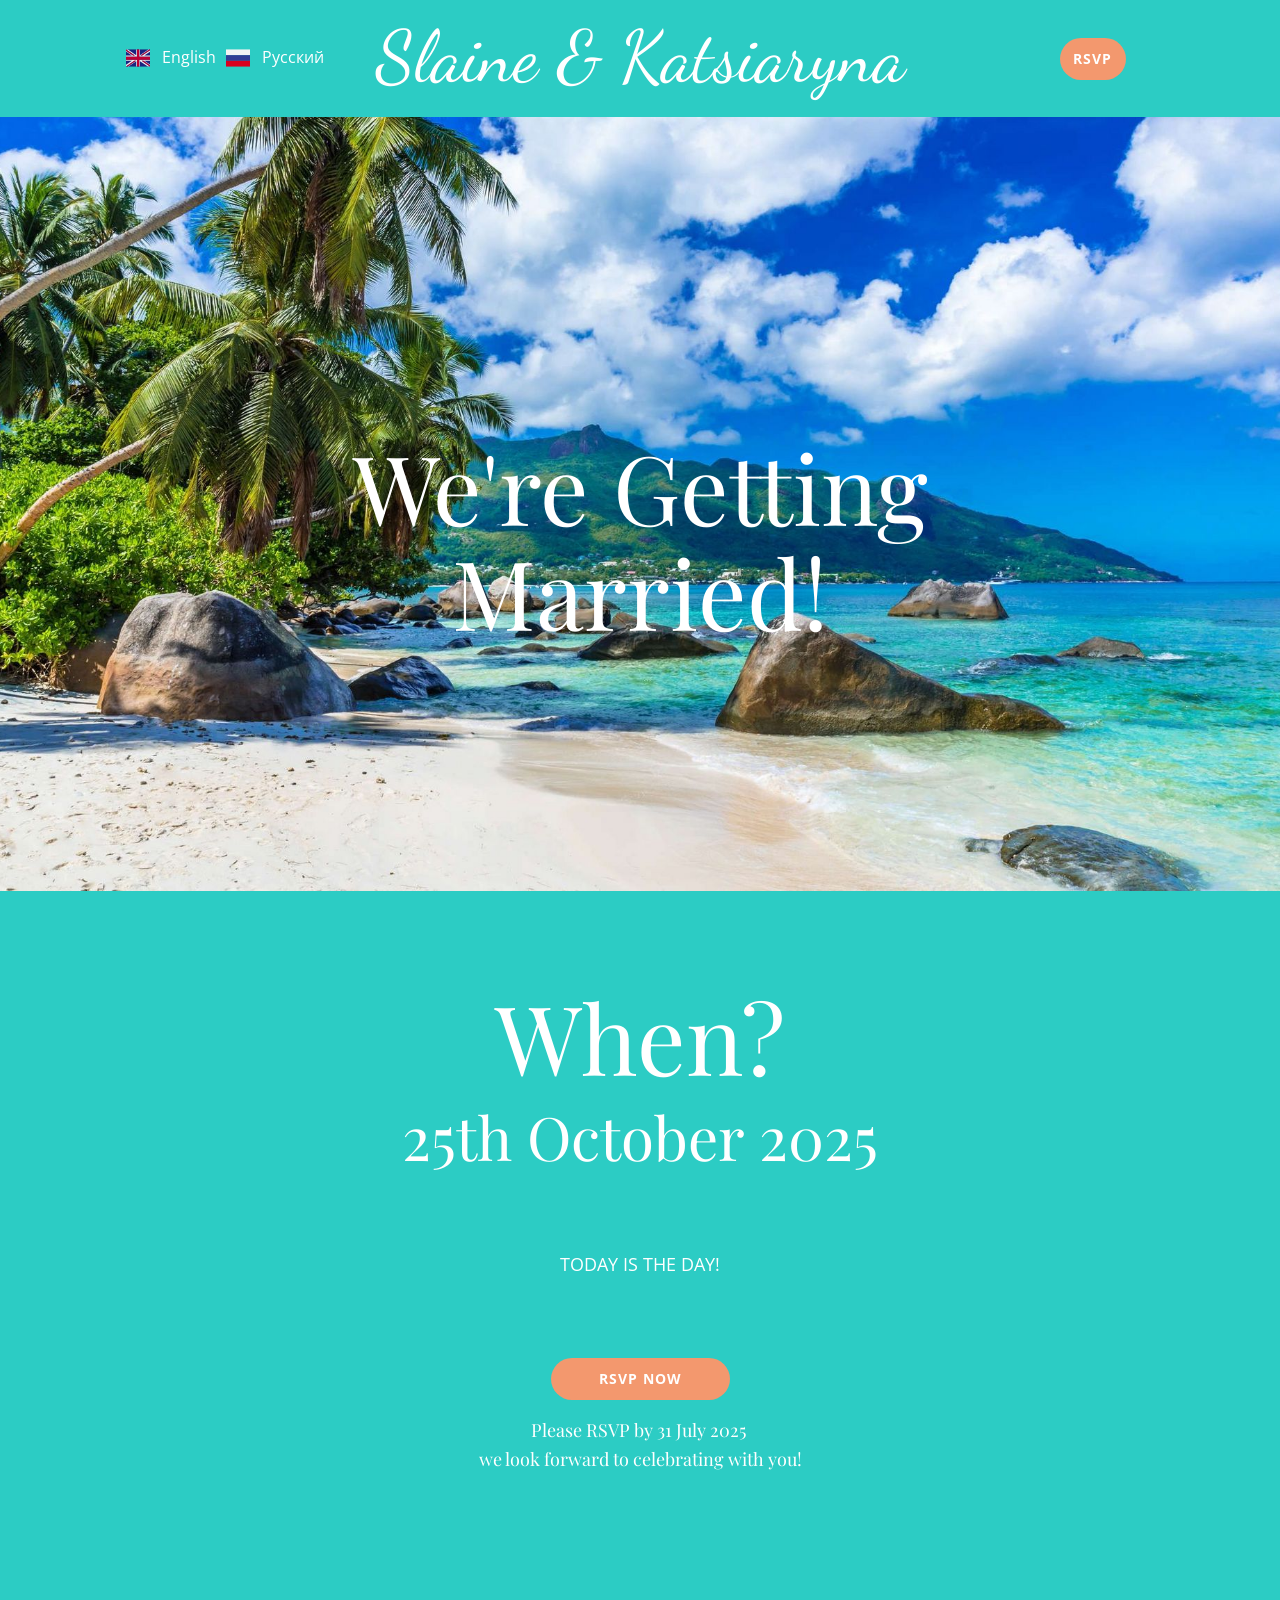
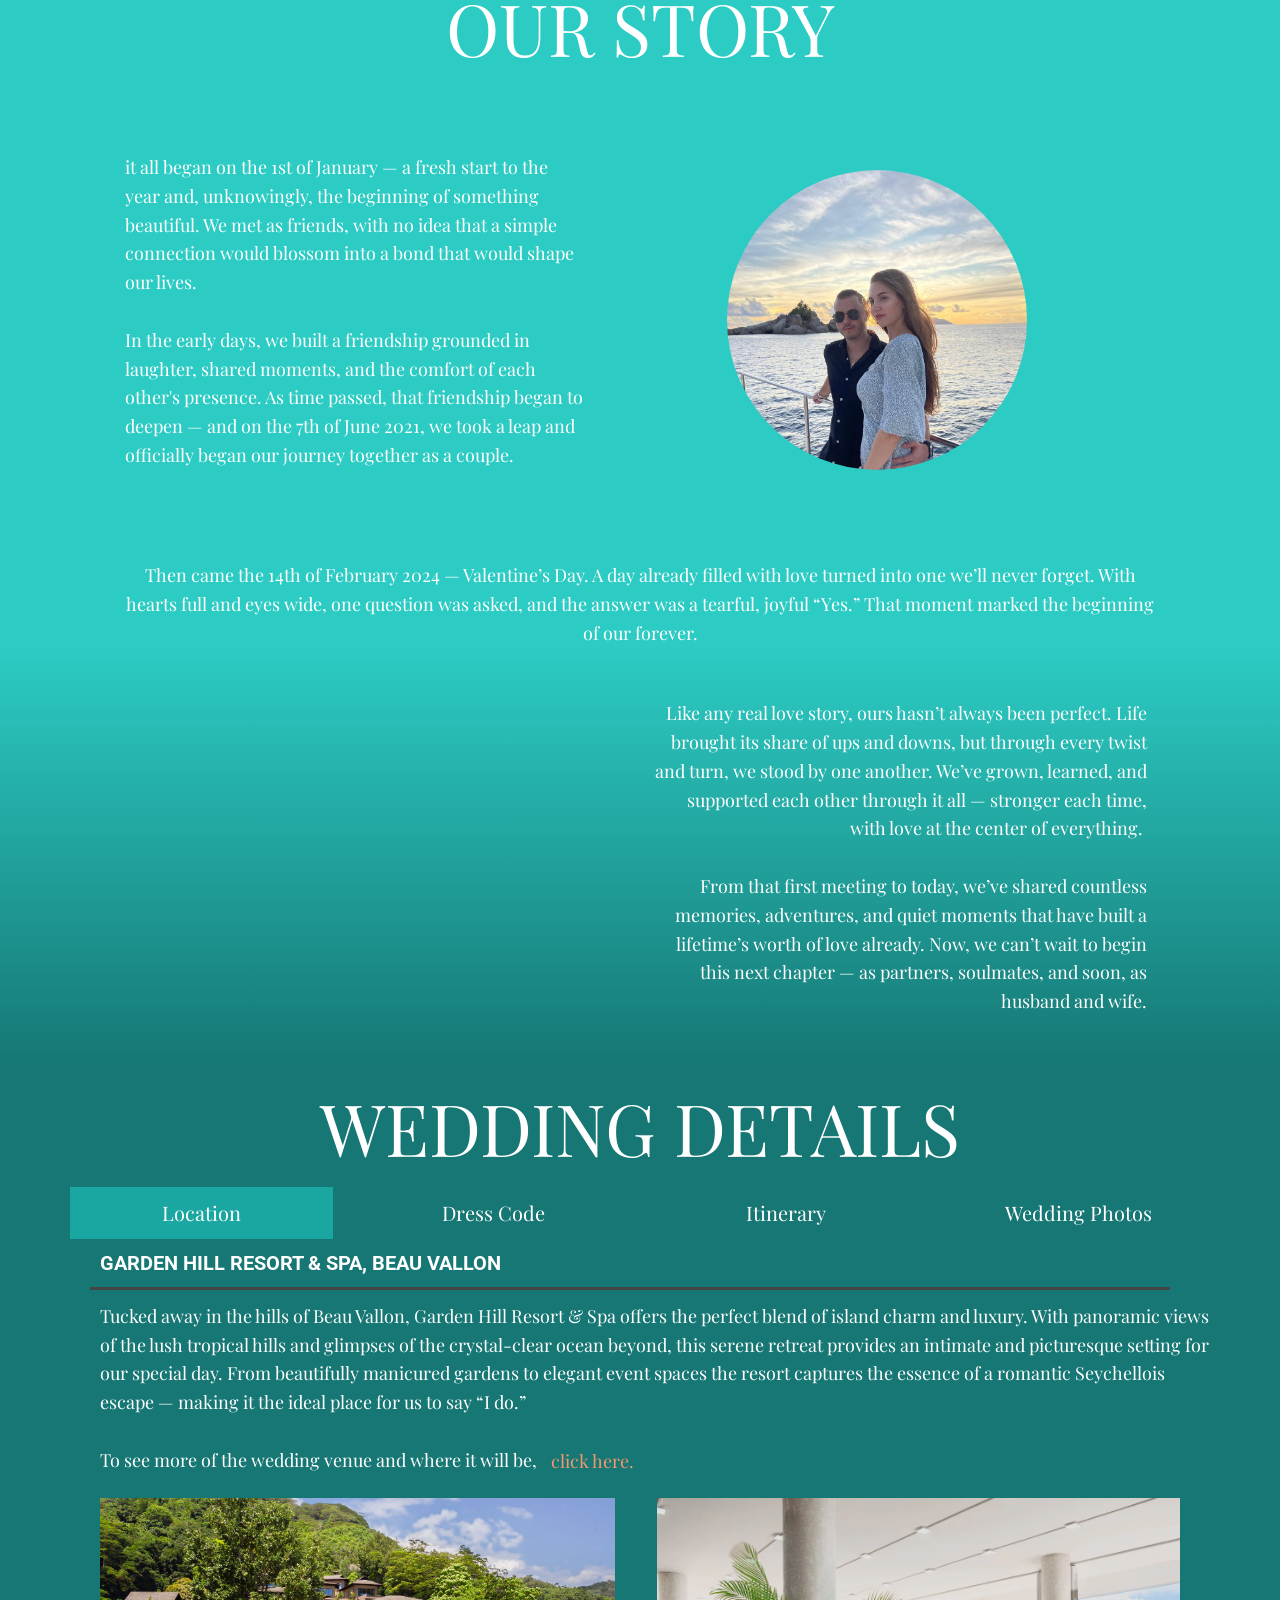
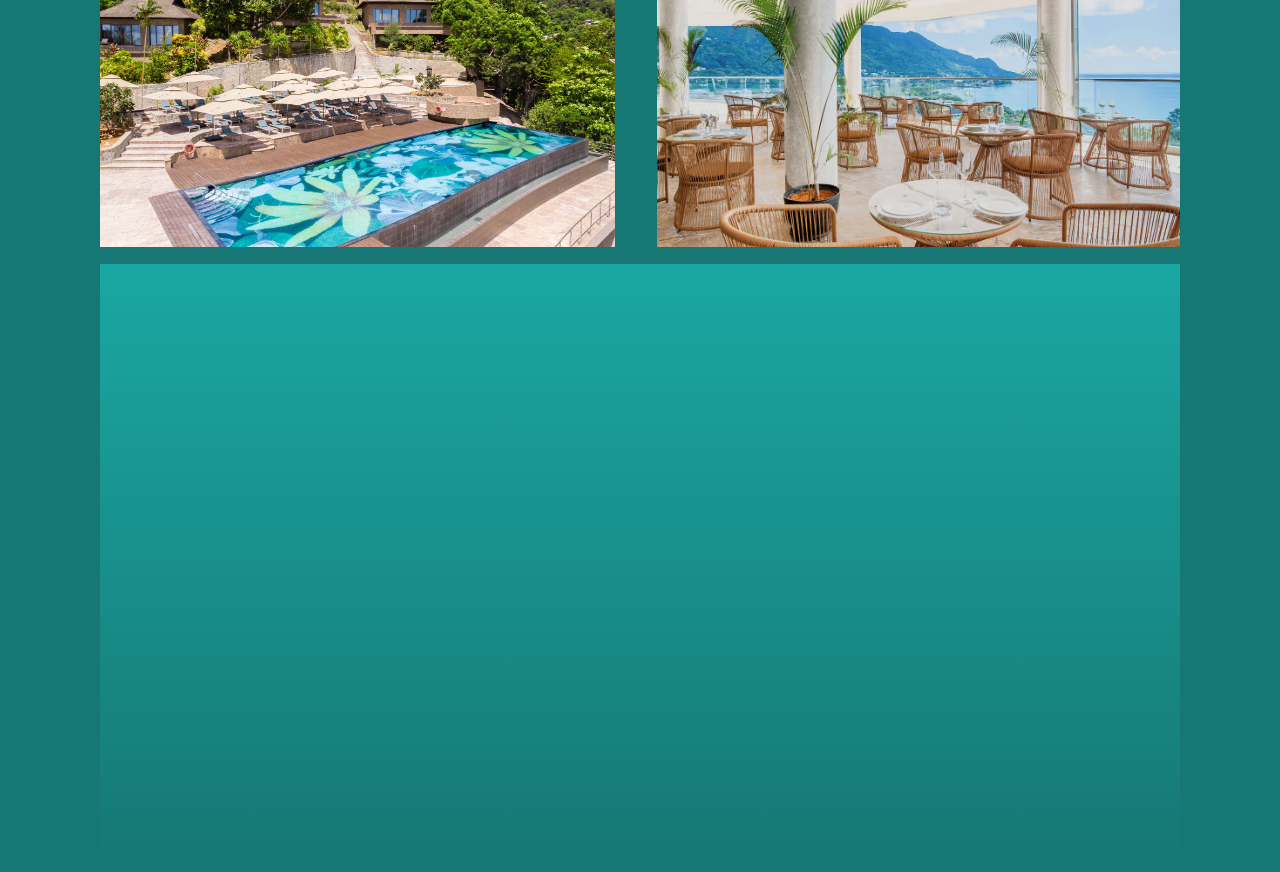
==== commit 044ba6a9: "countdown fixing supposedly" ====
--- a/index.html
+++ b/index.html
@@ -64,7 +64,7 @@
       <div class="u-clearfix u-sheet u-sheet-1">
         <h2 class="u-custom-font u-font-playfair-display u-text u-text-default u-text-1">When?</h2>
         <h2 class="u-custom-font u-font-playfair-display u-text u-text-default u-text-2">25th October 2025</h2>
-        <div class="u-countdown u-hidden-sm u-hidden-xs u-countdown-1" data-timer-id="a8a6" data-type="to-date" data-target-date="Fri, 24 Oct 2025 22:02:51 GMT" data-for="everyone" data-direction="down" data-after-count="message" data-time-left="750m" data-target-number="100" data-start-time="Fri Apr 18 2025 13:55:35 GMT+0400 (Arabian Standard Time)" data-frequency="1s" data-redirect-url="https://">
+        <div class="u-countdown u-hidden-sm u-hidden-xs u-countdown-1" data-timer-id="a8a6" data-type="to-date" data-target-date="2025-10-25T00:00:00+04:00" data-for="everyone" data-direction="down" data-after-count="message"  data-target-number="100"  data-frequency="1s" data-redirect-url="https://">
           <div class="u-countdown-wrapper u-spacing-20">
             <div class="u-countdown-item u-countdown-years u-hidden u-spacing-10">
               <div class="u-countdown-counter u-custom-font u-font-playfair-display u-countdown-counter-1"><div class="u-countdown-number">0</div><div class="u-countdown-number u-hidden">0</div></div>
@@ -97,10 +97,10 @@
             </div>
           </div>
           <div class="u-countdown-message u-hidden u-countdown-message-1">
-            <p>TODAY IS HERE!</p>
-          </div>
-        </div>
-        <div class="u-countdown u-hidden-lg u-hidden-xl u-countdown-2" data-timer-id="e540" data-type="to-date" data-target-date="Sat, 25 Oct 2025 08:47:35 GMT" data-for="everyone" data-direction="down" data-after-count="message" data-time-left="750m" data-target-number="100" data-start-time="Sat Jun 21 2025 17:16:04 GMT+0400 (Arabian Standard Time)" data-frequency="1s" data-redirect-url="https://">
+            <p>TODAY IS THE DAY!</p>
+          </div>
+        </div>
+        <div class="u-countdown u-hidden-lg u-hidden-xl u-countdown-2" data-timer-id="e540" data-type="to-date" data-target-date="2025-10-25T00:00:00+04:00" data-for="everyone" data-direction="down" data-after-count="message"  data-target-number="100"  data-frequency="1s" data-redirect-url="https://">
           <div class="u-countdown-wrapper u-spacing-20">
             <div class="u-countdown-item u-countdown-years u-hidden u-spacing-10">
               <div class="u-countdown-counter u-countdown-counter-7"><div class="u-countdown-number">0</div><div class="u-countdown-number u-hidden">0</div></div>
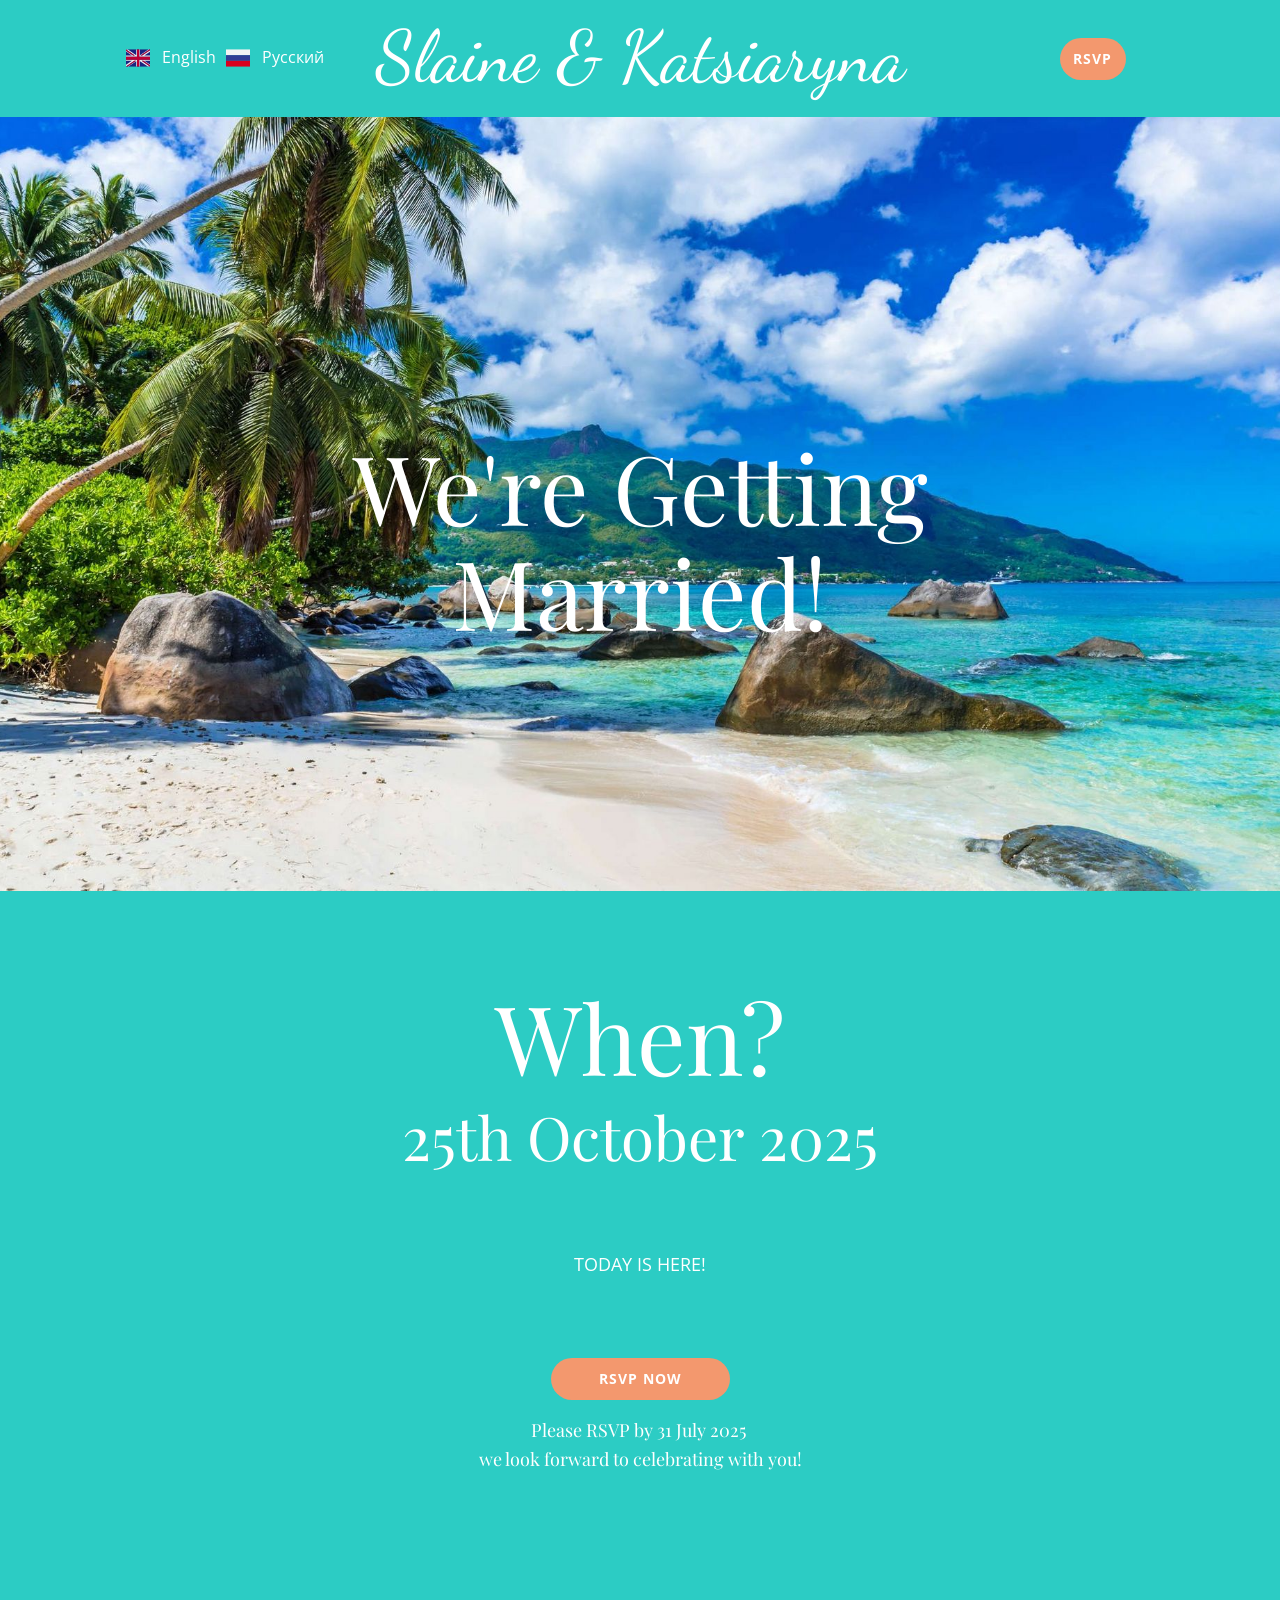
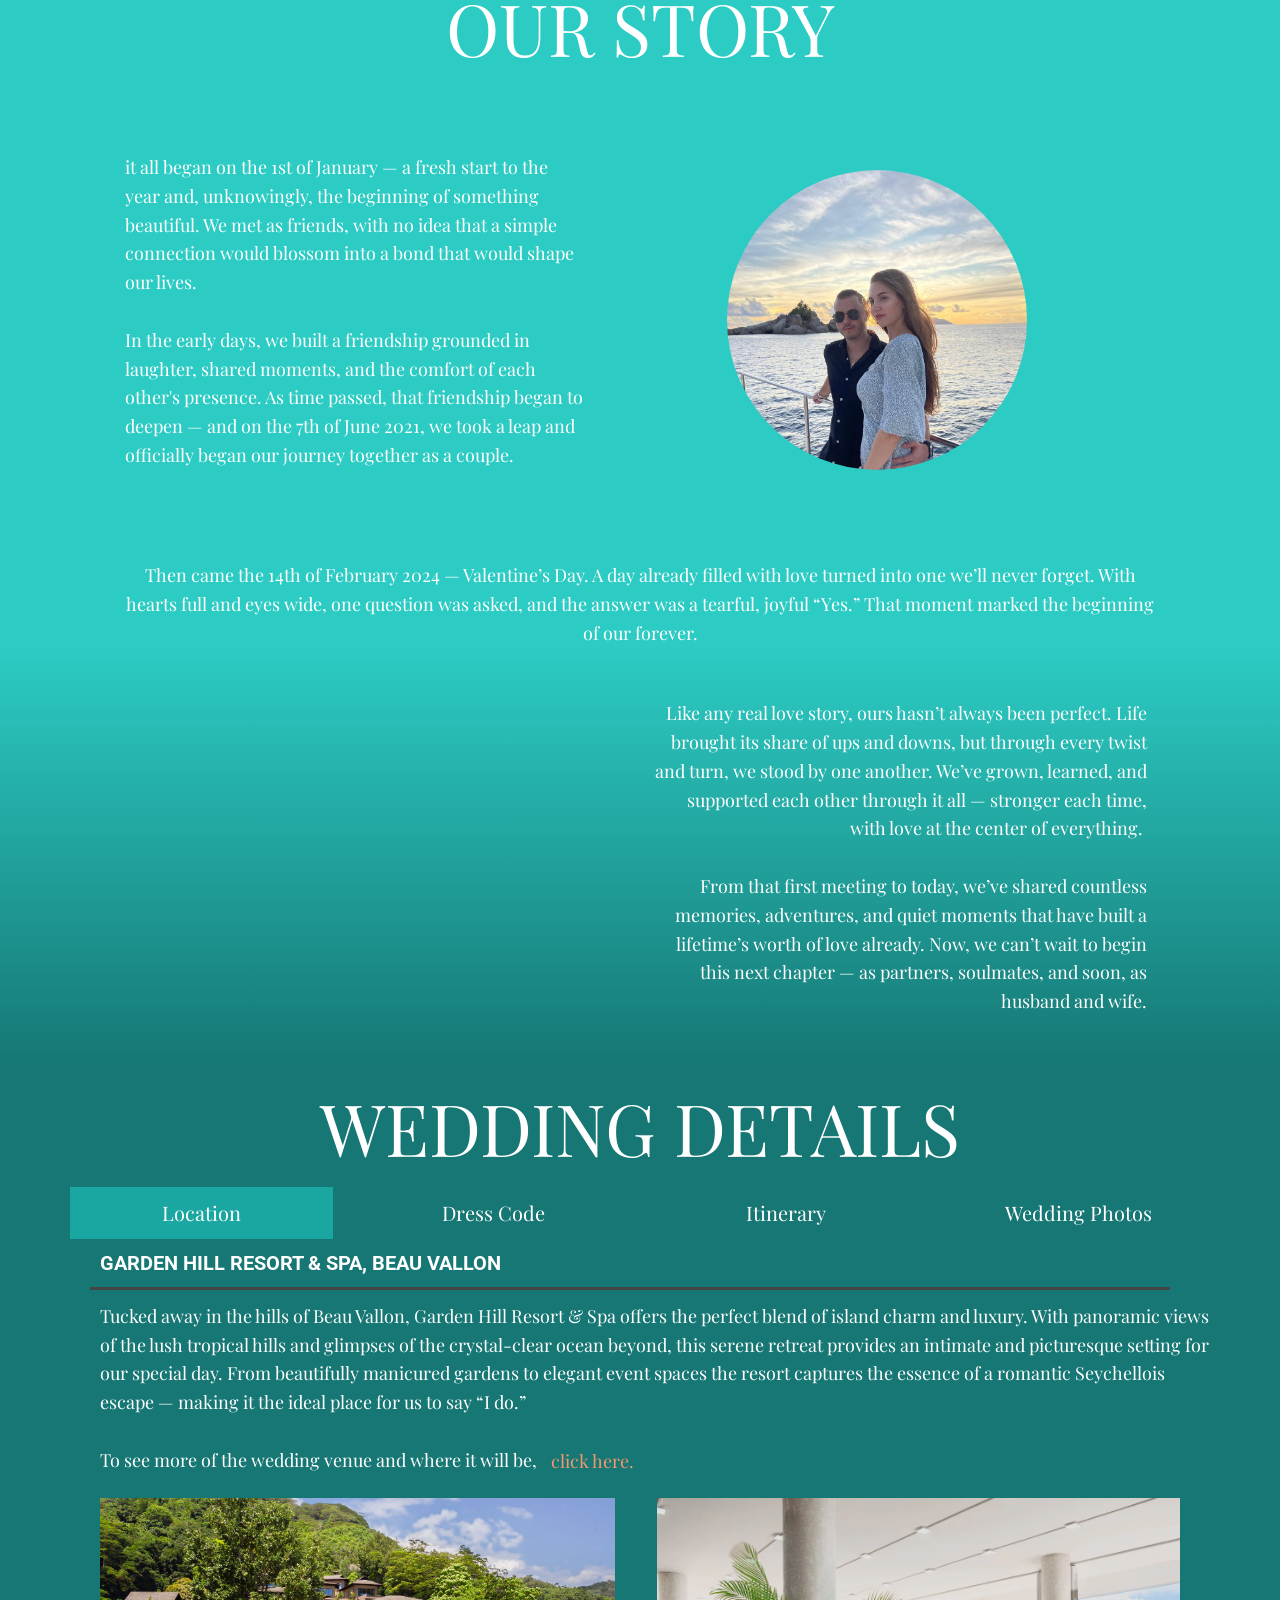
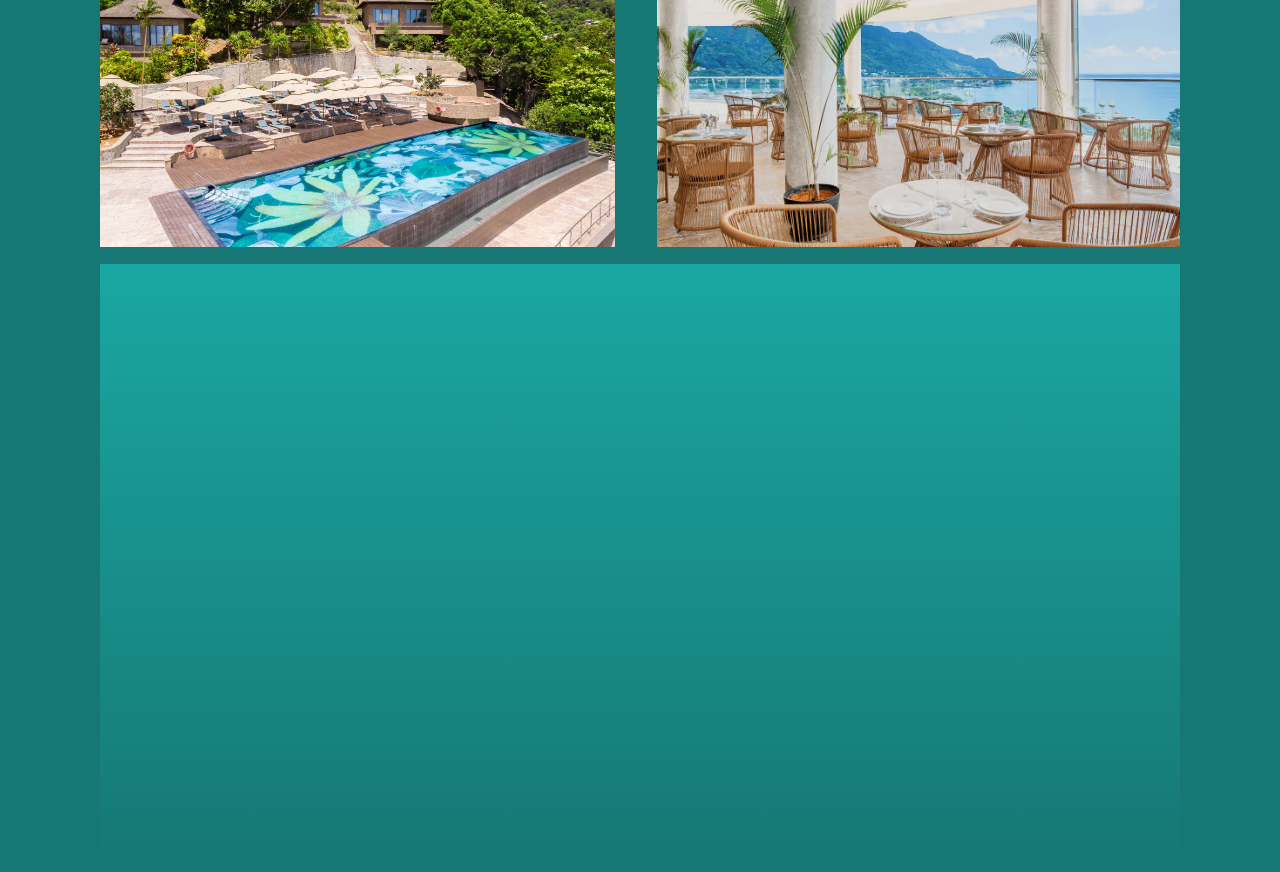
==== commit 741c68a4: "try number 3 the dumb way" ====
--- a/index.html
+++ b/index.html
@@ -64,7 +64,7 @@
       <div class="u-clearfix u-sheet u-sheet-1">
         <h2 class="u-custom-font u-font-playfair-display u-text u-text-default u-text-1">When?</h2>
         <h2 class="u-custom-font u-font-playfair-display u-text u-text-default u-text-2">25th October 2025</h2>
-        <div class="u-countdown u-hidden-sm u-hidden-xs u-countdown-1" data-timer-id="a8a6" data-type="to-date" data-target-date="2025-10-25T00:00:00+04:00" data-for="everyone" data-direction="down" data-after-count="message"  data-target-number="100"  data-frequency="1s" data-redirect-url="https://">
+        <div class="u-countdown u-hidden-sm u-hidden-xs u-countdown-1" data-timer-id="a8a6" data-type="to-date" data-target-date="Fri, 24 Oct 2025 22:02:51 GMT" data-for="everyone" data-direction="down" data-after-count="message" data-time-left="750m" data-target-number="100" data-start-time="Fri Apr 18 2025 13:55:35 GMT+0400 (Arabian Standard Time)" data-frequency="1s" data-redirect-url="https://">
           <div class="u-countdown-wrapper u-spacing-20">
             <div class="u-countdown-item u-countdown-years u-hidden u-spacing-10">
               <div class="u-countdown-counter u-custom-font u-font-playfair-display u-countdown-counter-1"><div class="u-countdown-number">0</div><div class="u-countdown-number u-hidden">0</div></div>
@@ -97,10 +97,10 @@
             </div>
           </div>
           <div class="u-countdown-message u-hidden u-countdown-message-1">
-            <p>TODAY IS THE DAY!</p>
-          </div>
-        </div>
-        <div class="u-countdown u-hidden-lg u-hidden-xl u-countdown-2" data-timer-id="e540" data-type="to-date" data-target-date="2025-10-25T00:00:00+04:00" data-for="everyone" data-direction="down" data-after-count="message"  data-target-number="100"  data-frequency="1s" data-redirect-url="https://">
+            <p>TODAY IS HERE!</p>
+          </div>
+        </div>
+        <div class="u-countdown u-hidden-lg u-hidden-xl u-countdown-2" data-timer-id="e540" data-type="to-date" data-target-date="Fri, 24 Oct 2025 22:02:51 GMT" data-for="everyone" data-direction="down" data-after-count="message" data-time-left="750m" data-target-number="100" data-start-time="Sat Jun 21 2025 17:16:04 GMT+0400 (Arabian Standard Time)" data-frequency="1s" data-redirect-url="https://">
           <div class="u-countdown-wrapper u-spacing-20">
             <div class="u-countdown-item u-countdown-years u-hidden u-spacing-10">
               <div class="u-countdown-counter u-countdown-counter-7"><div class="u-countdown-number">0</div><div class="u-countdown-number u-hidden">0</div></div>
